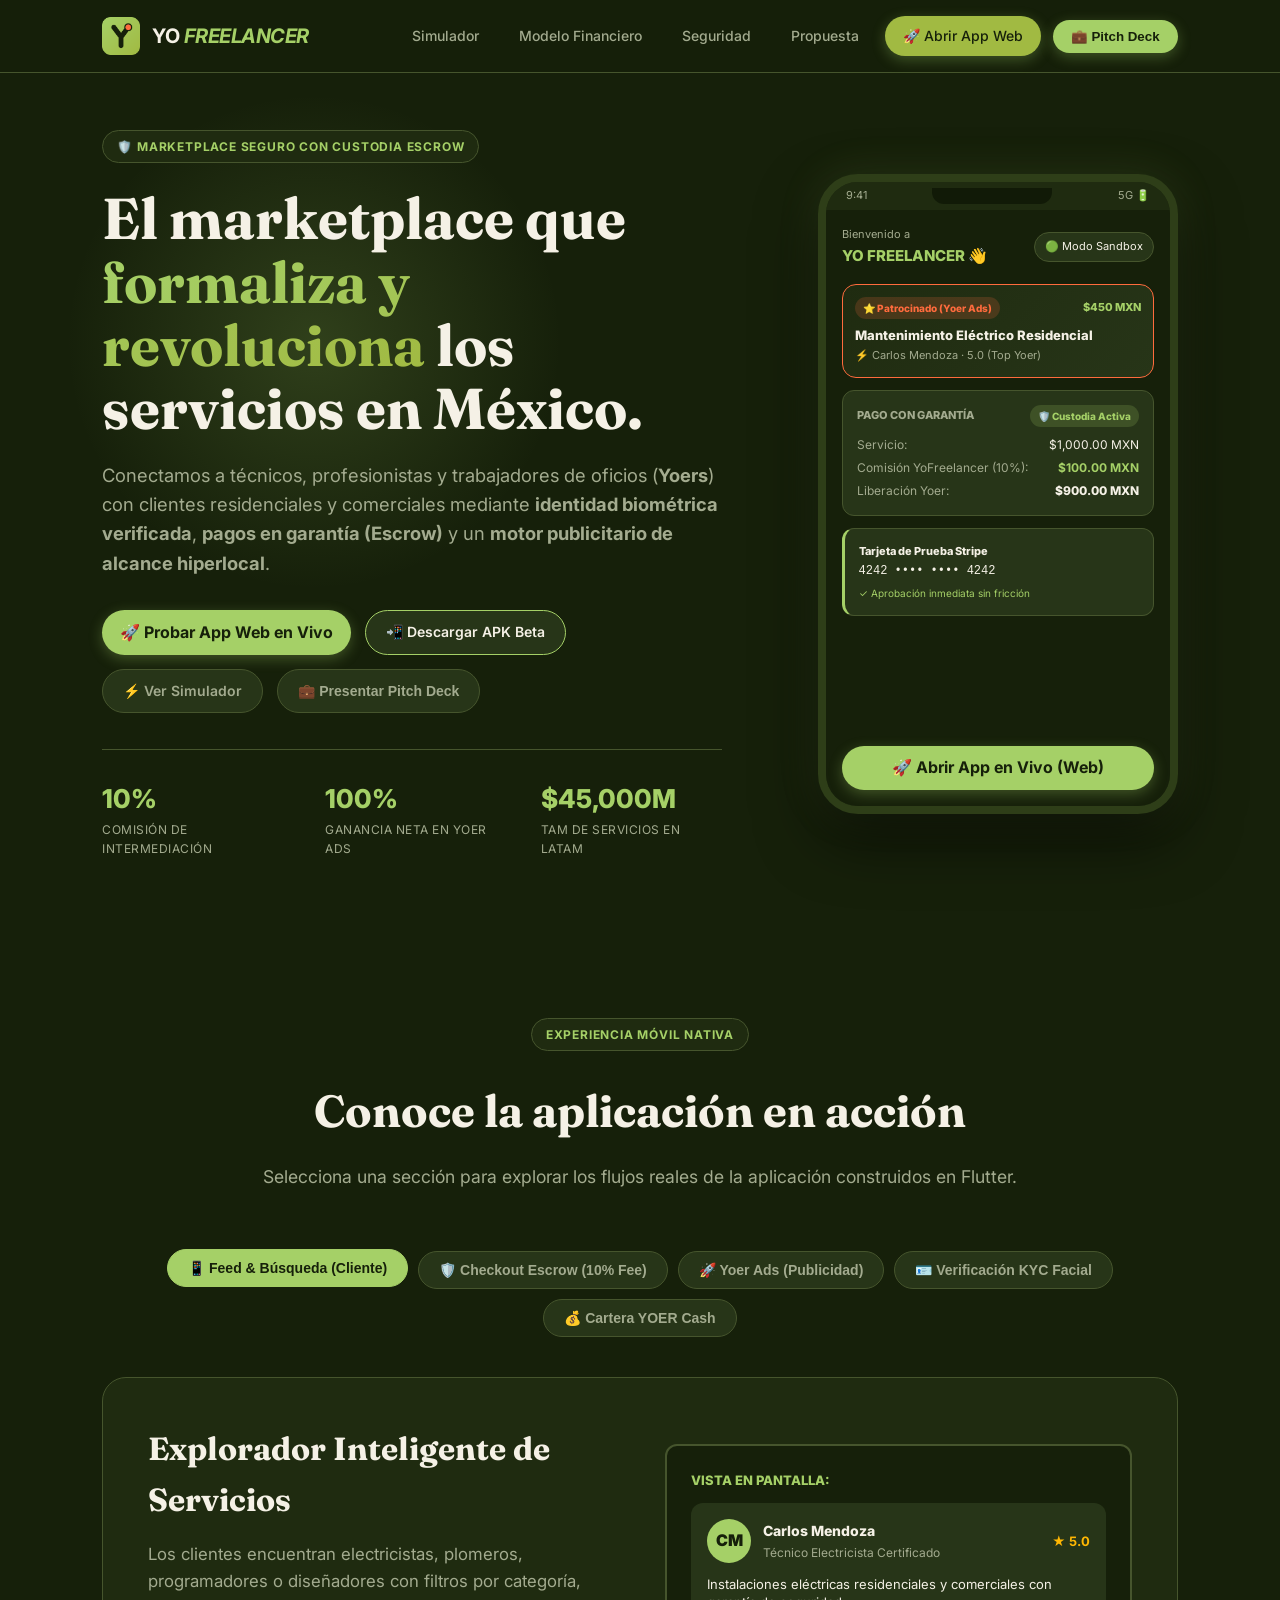
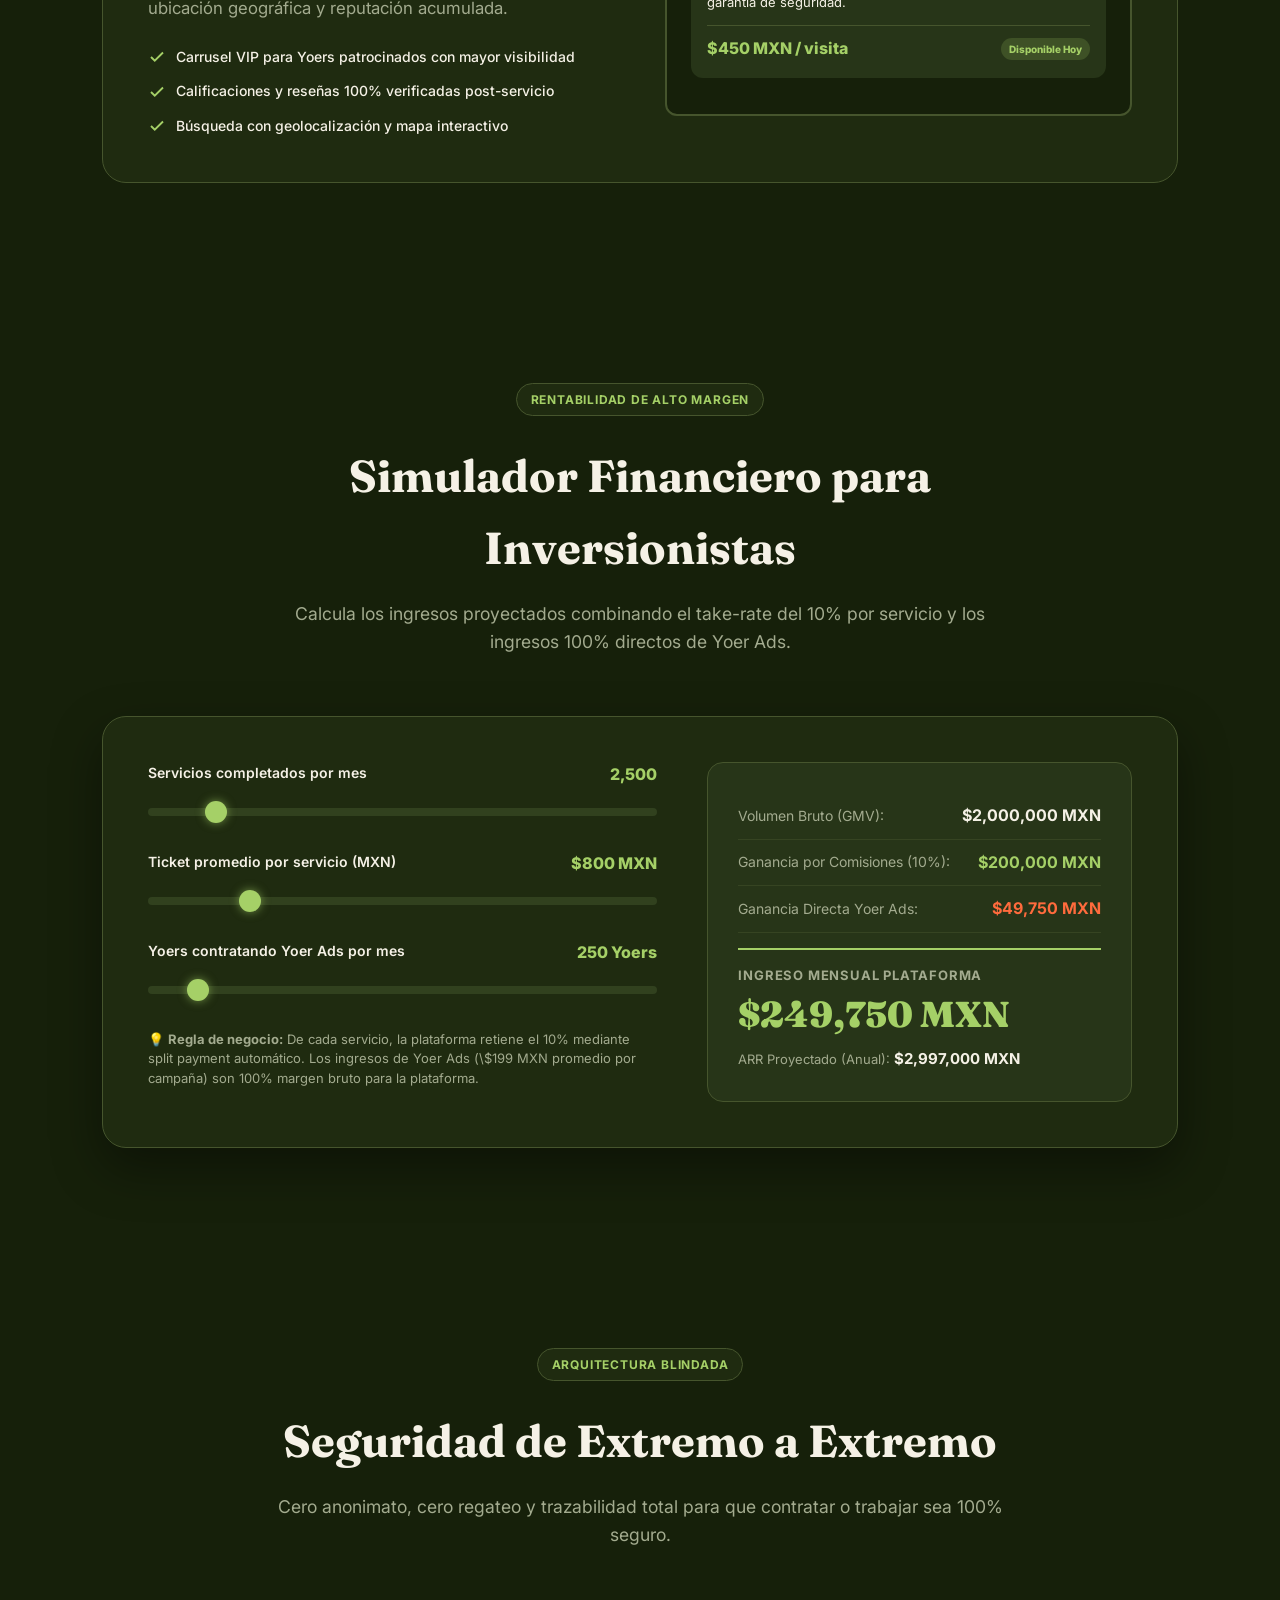
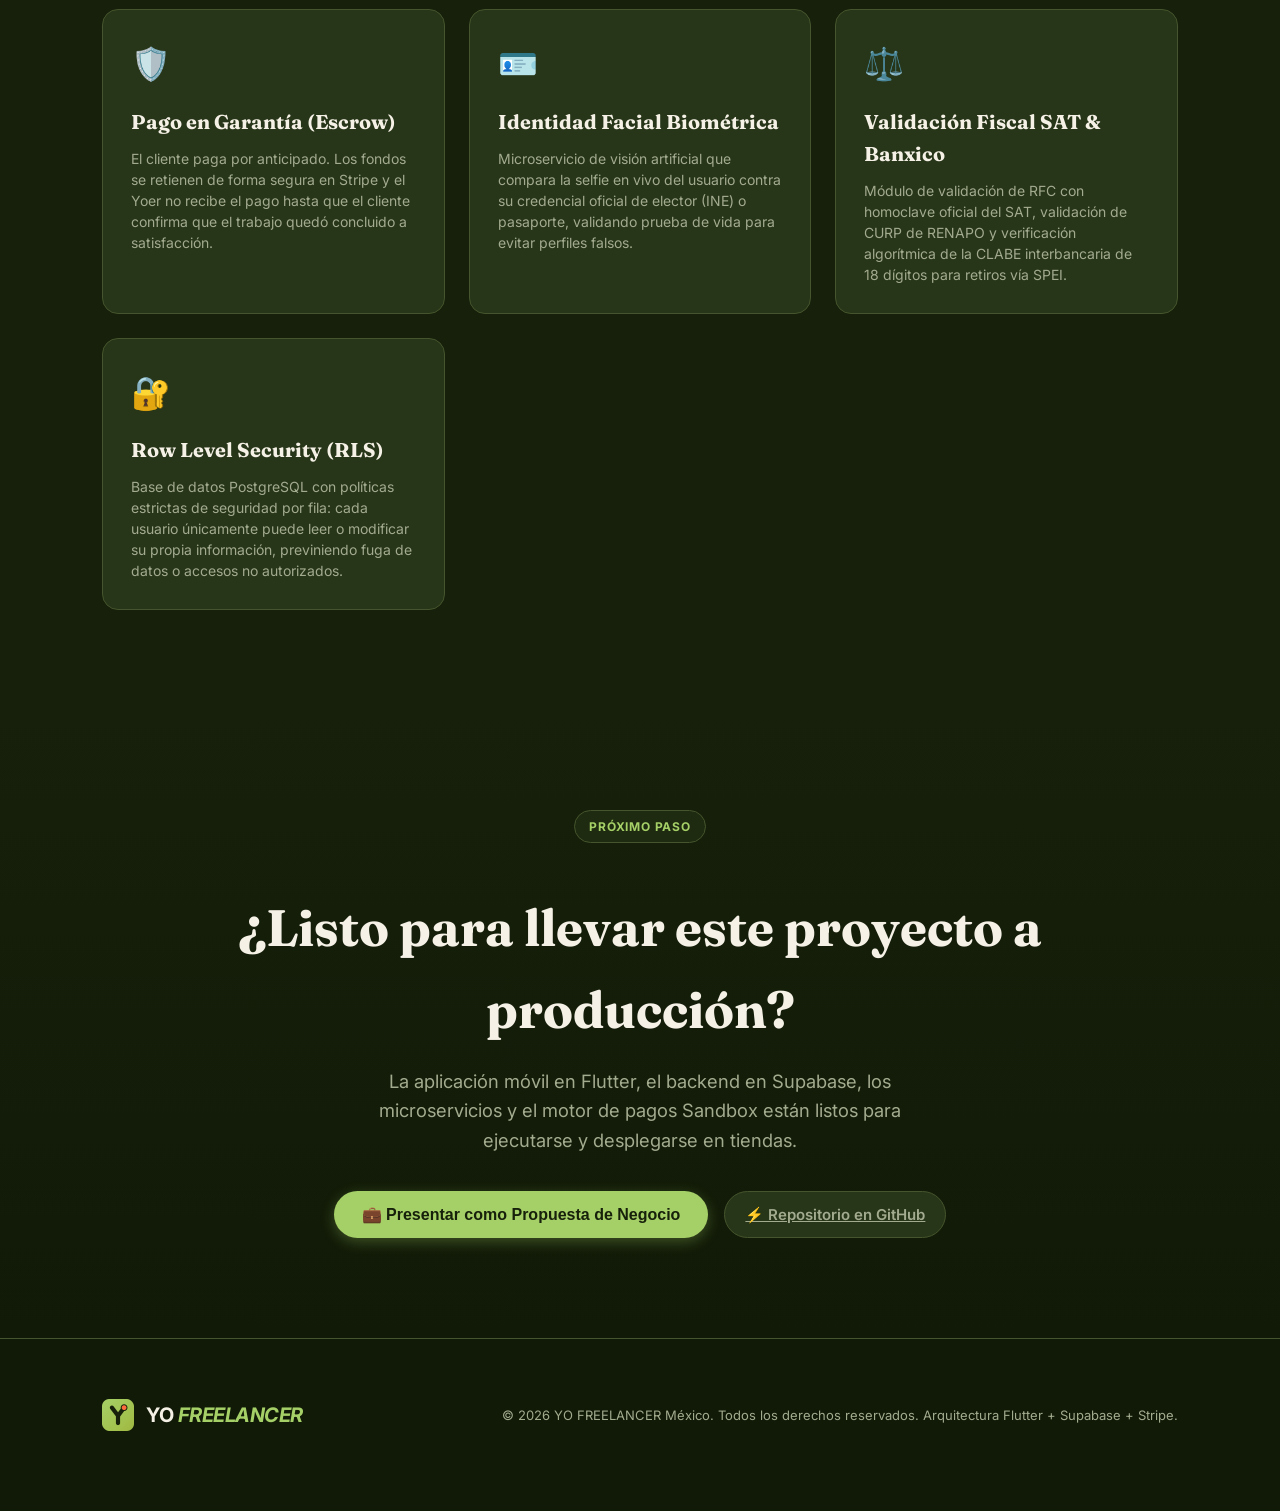
==== index.html @ 8b0d98b2 "Subida limpia inicial - Landing YoFreelancer" ====
<!DOCTYPE html>
<html lang="es">
<head>
  <meta charset="UTF-8">
  <meta name="viewport" content="width=device-width, initial-scale=1.0">
  <title>YO FREELANCER | El Marketplace de Servicios & Oficios de Próxima Generación</title>
  <link rel="icon" type="image/png" href="assets/icon-verde-180.png">
  <link rel="preconnect" href="https://fonts.googleapis.com">
  <link rel="preconnect" href="https://fonts.gstatic.com" crossorigin>
  <link href="https://fonts.googleapis.com/css2?family=Fraunces:ital,opsz,wght@0,9..144,500;0,9..144,700;1,9..144,500&family=Inter:wght@300;400;500;600;700;800;900&display=swap" rel="stylesheet">
  <style>
    :root {
      --guisante: #A5D067;
      --oliva: #A1BA42;
      --oliva-hover: #8BA531;
      --noche: #16200A;
      --mandarina: #FF6B3D;
      --papel: #F5F1E6;
      --superficie: #1F2B10;
      --card: #273518;
      --card-inner: #31411E;
      --border: #46552D;
      --text-muted: #A3AB8F;
      --radius-xl: 24px;
      --radius-lg: 16px;
      --radius-md: 12px;
      --radius-sm: 8px;
    }

    * { margin: 0; padding: 0; box-sizing: border-box; }
    html { scroll-behavior: smooth; }

    body {
      background: var(--noche);
      color: var(--papel);
      font-family: 'Inter', sans-serif;
      font-size: 16px;
      line-height: 1.6;
      overflow-x: hidden;
    }

    h1, h2, h3, .brand-font {
      font-family: 'Fraunces', serif;
    }

    /* ── NAVEGACIÓN ── */
    nav {
      position: fixed;
      top: 0;
      width: 100%;
      display: flex;
      justify-content: space-between;
      align-items: center;
      padding: 16px 8%;
      background: rgba(22, 32, 10, 0.85);
      backdrop-filter: blur(16px);
      -webkit-backdrop-filter: blur(16px);
      border-bottom: 1px solid var(--border);
      z-index: 1000;
      transition: all 0.3s ease;
    }

    .nav-brand {
      display: flex;
      align-items: center;
      gap: 12px;
      text-decoration: none;
    }

    .nav-brand img {
      height: 38px;
      object-fit: contain;
    }

    .nav-brand-text {
      font-size: 20px;
      font-weight: 700;
      color: var(--papel);
      letter-spacing: -0.5px;
    }

    .nav-brand-text span {
      color: var(--guisante);
      font-style: italic;
    }

    .nav-links {
      display: flex;
      gap: 12px;
      align-items: center;
    }

    .nav-links a {
      color: var(--text-muted);
      text-decoration: none;
      font-size: 14px;
      font-weight: 500;
      padding: 8px 14px;
      border-radius: var(--radius-sm);
      transition: all 0.2s ease;
    }

    .nav-links a:hover {
      color: var(--papel);
      background: var(--card);
    }

    .btn-cta {
      background: var(--guisante);
      color: var(--noche) !important;
      font-weight: 700;
      padding: 9px 18px !important;
      border-radius: 999px !important;
      display: inline-flex;
      align-items: center;
      gap: 6px;
      box-shadow: 0 4px 14px rgba(165, 208, 103, 0.3);
      cursor: pointer;
      border: none;
      transition: all 0.2s ease;
    }

    .btn-cta:hover {
      background: var(--oliva-hover);
      transform: translateY(-2px);
      box-shadow: 0 6px 20px rgba(165, 208, 103, 0.4);
    }

    /* ── HERO SECTION ── */
    header.hero {
      min-height: 92vh;
      display: flex;
      align-items: center;
      justify-content: space-between;
      padding: 130px 8% 60px;
      position: relative;
      gap: 40px;
    }

    .hero-glow {
      position: absolute;
      width: 500px;
      height: 500px;
      background: radial-gradient(circle, rgba(165, 208, 103, 0.18) 0%, rgba(22, 32, 10, 0) 70%);
      top: 10%;
      left: 5%;
      pointer-events: none;
      z-index: 1;
    }

    .hero-content {
      max-width: 620px;
      z-index: 2;
    }

    .badge-pill {
      display: inline-flex;
      align-items: center;
      gap: 8px;
      padding: 6px 14px;
      background: var(--superficie);
      border: 1px solid var(--border);
      border-radius: 999px;
      font-size: 12px;
      font-weight: 700;
      color: var(--guisante);
      margin-bottom: 24px;
      text-transform: uppercase;
      letter-spacing: 0.8px;
    }

    .hero-title {
      font-size: clamp(2.4rem, 4.5vw, 4rem);
      line-height: 1.1;
      font-weight: 700;
      margin-bottom: 20px;
      color: var(--papel);
    }

    .hero-title span {
      background: linear-gradient(135deg, var(--guisante), var(--oliva));
      -webkit-background-clip: text;
      -webkit-text-fill-color: transparent;
    }

    .hero-subtitle {
      font-size: 1.15rem;
      color: var(--text-muted);
      line-height: 1.6;
      margin-bottom: 32px;
    }

    .hero-metrics {
      display: flex;
      gap: 28px;
      margin-top: 36px;
      padding-top: 28px;
      border-top: 1px solid var(--border);
    }

    .metric-item h4 {
      font-size: 26px;
      font-weight: 800;
      color: var(--guisante);
      font-family: 'Inter', sans-serif;
    }

    .metric-item p {
      font-size: 12px;
      color: var(--text-muted);
      text-transform: uppercase;
      letter-spacing: 0.5px;
    }

    /* ── PHONE SIMULATOR ── */
    .simulator-container {
      position: relative;
      z-index: 2;
      width: 360px;
      flex-shrink: 0;
    }

    .smartphone {
      width: 100%;
      background: var(--superficie);
      border-radius: 40px;
      border: 8px solid #2e3e18;
      box-shadow: 0 25px 60px rgba(0, 0, 0, 0.6), 0 0 40px rgba(165, 208, 103, 0.15);
      overflow: hidden;
      display: flex;
      flex-direction: column;
      height: 640px;
    }

    .phone-top-bar {
      height: 28px;
      background: var(--superficie);
      display: flex;
      justify-content: space-between;
      align-items: center;
      padding: 0 20px;
      font-size: 11px;
      color: var(--text-muted);
    }

    .phone-notch {
      width: 120px;
      height: 16px;
      background: #111a07;
      border-radius: 0 0 12px 12px;
      margin: 0 auto;
    }

    .phone-screen {
      flex: 1;
      padding: 16px;
      overflow-y: auto;
      background: var(--noche);
      display: flex;
      flex-direction: column;
      gap: 12px;
    }

    .sim-card {
      background: var(--card);
      border: 1px solid var(--border);
      border-radius: var(--radius-md);
      padding: 14px;
      transition: all 0.2s ease;
    }

    .sim-badge {
      display: inline-block;
      padding: 3px 8px;
      border-radius: 999px;
      font-size: 10px;
      font-weight: 800;
    }

    .sim-badge-green { background: rgba(165, 208, 103, 0.18); color: var(--guisante); }
    .sim-badge-orange { background: rgba(255, 107, 61, 0.18); color: var(--mandarina); }

    /* ── SECCIONES ── */
    section {
      padding: 100px 8%;
      position: relative;
    }

    .section-head {
      text-align: center;
      max-width: 760px;
      margin: 0 auto 60px;
    }

    .section-head h2 {
      font-size: clamp(2rem, 3.5vw, 3rem);
      margin-bottom: 16px;
      color: var(--papel);
    }

    .section-head p {
      color: var(--text-muted);
      font-size: 1.1rem;
    }

    /* ── INTERACTIVE APP TABS ── */
    .app-tabs-nav {
      display: flex;
      justify-content: center;
      gap: 10px;
      flex-wrap: wrap;
      margin-bottom: 40px;
    }

    .app-tab-btn {
      background: var(--card);
      border: 1px solid var(--border);
      color: var(--text-muted);
      padding: 10px 20px;
      border-radius: 999px;
      font-size: 14px;
      font-weight: 600;
      cursor: pointer;
      display: flex;
      align-items: center;
      gap: 8px;
      transition: all 0.2s ease;
    }

    .app-tab-btn:hover, .app-tab-btn.active {
      background: var(--guisante);
      color: var(--noche);
      border-color: var(--guisante);
      transform: translateY(-2px);
    }

    .tab-content-box {
      display: grid;
      grid-template-columns: 1fr 1fr;
      gap: 50px;
      align-items: center;
      background: var(--superficie);
      border: 1px solid var(--border);
      border-radius: var(--radius-xl);
      padding: 45px;
    }

    .tab-desc h3 {
      font-size: 2rem;
      margin-bottom: 16px;
      color: var(--papel);
    }

    .tab-desc p {
      color: var(--text-muted);
      margin-bottom: 24px;
      font-size: 1.05rem;
    }

    .tab-checklist {
      list-style: none;
      display: flex;
      flex-direction: column;
      gap: 12px;
    }

    .tab-checklist li {
      display: flex;
      align-items: center;
      gap: 10px;
      font-size: 14px;
      font-weight: 500;
    }

    .tab-checklist li svg {
      color: var(--guisante);
      flex-shrink: 0;
    }

    /* ── CALCULADORA DE MODELO DE NEGOCIO ── */
    .calculator-card {
      background: var(--superficie);
      border: 1px solid var(--border);
      border-radius: var(--radius-xl);
      padding: 45px;
      display: grid;
      grid-template-columns: 1.2fr 1fr;
      gap: 50px;
      box-shadow: 0 20px 50px rgba(0, 0, 0, 0.4);
    }

    .slider-group {
      margin-bottom: 28px;
    }

    .slider-header {
      display: flex;
      justify-content: space-between;
      margin-bottom: 10px;
      font-size: 14px;
      font-weight: 600;
    }

    .slider-header span:last-child {
      color: var(--guisante);
      font-size: 16px;
      font-weight: 800;
    }

    input[type=range] {
      width: 100%;
      height: 8px;
      border-radius: 4px;
      background: var(--card-inner);
      outline: none;
      -webkit-appearance: none;
    }

    input[type=range]::-webkit-slider-thumb {
      -webkit-appearance: none;
      width: 22px;
      height: 22px;
      border-radius: 50%;
      background: var(--guisante);
      cursor: pointer;
      box-shadow: 0 0 10px rgba(165, 208, 103, 0.6);
    }

    .calc-results {
      background: var(--card);
      border: 1px solid var(--border);
      border-radius: var(--radius-lg);
      padding: 30px;
      display: flex;
      flex-direction: column;
      justify-content: space-between;
    }

    .result-row {
      display: flex;
      justify-content: space-between;
      align-items: center;
      padding: 10px 0;
      border-bottom: 1px solid rgba(70, 85, 45, 0.5);
    }

    .result-total {
      margin-top: 15px;
      padding-top: 15px;
      border-top: 2px solid var(--guisante);
    }

    .result-total h4 {
      font-size: 13px;
      text-transform: uppercase;
      letter-spacing: 0.8px;
      color: var(--text-muted);
    }

    .result-total .total-amount {
      font-size: 36px;
      font-weight: 900;
      color: var(--guisante);
      font-family: 'Fraunces', serif;
    }

    /* ── PILARES DE SEGURIDAD EXTREMA ── */
    .security-grid {
      display: grid;
      grid-template-columns: repeat(auto-fit, minmax(260px, 1fr));
      gap: 24px;
    }

    .sec-card {
      background: var(--card);
      border: 1px solid var(--border);
      border-radius: var(--radius-lg);
      padding: 28px;
      transition: all 0.3s ease;
    }

    .sec-card:hover {
      transform: translateY(-6px);
      border-color: var(--guisante);
      box-shadow: 0 15px 35px rgba(0, 0, 0, 0.4);
    }

    .sec-icon {
      font-size: 32px;
      margin-bottom: 16px;
      display: inline-block;
    }

    .sec-card h3 {
      font-size: 1.25rem;
      margin-bottom: 10px;
      color: var(--papel);
    }

    .sec-card p {
      font-size: 14px;
      color: var(--text-muted);
      line-height: 1.5;
    }

    /* ── FOOTER ── */
    footer {
      border-top: 1px solid var(--border);
      padding: 60px 8% 40px;
      background: #111a07;
      text-align: center;
    }

    .footer-content {
      display: flex;
      justify-content: space-between;
      align-items: center;
      flex-wrap: wrap;
      gap: 20px;
      margin-bottom: 40px;
    }

    .footer-rights {
      color: var(--text-muted);
      font-size: 13px;
    }

    /* Responsive */
    @media (max-width: 960px) {
      header.hero {
        flex-direction: column;
        text-align: center;
        padding-top: 110px;
      }
      .hero-content { max-width: 100%; }
      .hero-metrics { justify-content: center; }
      .tab-content-box { grid-template-columns: 1fr; }
      .calculator-card { grid-template-columns: 1fr; }
      .simulator-container { width: 100%; max-width: 360px; margin: 0 auto; }
    }
  </style>
</head>
<body>

  <!-- NAVEGACIÓN -->
  <nav id="navbar">
    <a href="#" class="nav-brand">
      <img src="assets/icon-verde-512.png" alt="YO FREELANCER Logo">
      <div class="nav-brand-text">YO <span>FREELANCER</span></div>
    </a>
    <div class="nav-links">
      <a href="#demostracion">Simulador</a>
      <a href="#modelo-negocio">Modelo Financiero</a>
      <a href="#seguridad">Seguridad</a>
      <a href="#propuesta">Propuesta</a>
      <a href="app/" target="_blank" class="btn-cta" style="background: var(--oliva); text-decoration: none;">🚀 Abrir App Web</a>
      <button class="btn-cta" onclick="openPitchModal()">💼 Pitch Deck</button>
    </div>
  </nav>

  <!-- HERO -->
  <header class="hero">
    <div class="hero-glow"></div>
    <div class="hero-content">
      <div class="badge-pill">🛡️ Marketplace Seguro con Custodia Escrow</div>
      <h1 class="hero-title">El marketplace que <span>formaliza y revoluciona</span> los servicios en México.</h1>
      <p class="hero-subtitle">
        Conectamos a técnicos, profesionistas y trabajadores de oficios (<strong>Yoers</strong>) con clientes residenciales y comerciales mediante <strong>identidad biométrica verificada</strong>, <strong>pagos en garantía (Escrow)</strong> y un <strong>motor publicitario de alcance hiperlocal</strong>.
      </p>
      <div style="display: flex; gap: 14px; flex-wrap: wrap;">
        <a href="app/" target="_blank" class="btn-cta" style="text-decoration: none;">🚀 Probar App Web en Vivo</a>
        <a href="app-release.apk" download class="app-tab-btn" style="text-decoration: none; border-color: var(--guisante); color: var(--papel);">📲 Descargar APK Beta</a>
        <a href="#demostracion" class="app-tab-btn" style="text-decoration: none;">⚡ Ver Simulador</a>
        <button class="app-tab-btn" onclick="openPitchModal()">💼 Presentar Pitch Deck</button>
      </div>
      <div class="hero-metrics">
        <div class="metric-item">
          <h4>10%</h4>
          <p>Comisión de Intermediación</p>
        </div>
        <div class="metric-item">
          <h4>100%</h4>
          <p>Ganancia Neta en Yoer Ads</p>
        </div>
        <div class="metric-item">
          <h4>$45,000M</h4>
          <p>TAM de Servicios en LATAM</p>
        </div>
      </div>
    </div>

    <!-- SIMULADOR INTERACTIVO HERO -->
    <div class="simulator-container">
      <div class="smartphone">
        <div class="phone-top-bar">
          <span>9:41</span>
          <div class="phone-notch"></div>
          <span>5G 🔋</span>
        </div>
        <div class="phone-screen" id="simScreen">
          <!-- Vista interactiva precargada (Feed de Clientes) -->
          <div style="display: flex; justify-content: space-between; align-items: center; margin-bottom: 4px;">
            <div>
              <div style="font-size: 11px; color: var(--text-muted);">Bienvenido a</div>
              <div style="font-size: 15px; font-weight: 800; color: var(--guisante);">YO FREELANCER 👋</div>
            </div>
            <div style="background: var(--card); padding: 5px 10px; border-radius: 999px; font-size: 11px; border: 1px solid var(--border);">
              🟢 Modo Sandbox
            </div>
          </div>

          <!-- Carrusel Patrocinado -->
          <div style="background: linear-gradient(135deg, #1f2b10, #273518); border: 1.5px solid var(--mandarina); border-radius: 14px; padding: 12px; position: relative;">
            <div style="display: flex; justify-content: space-between; align-items: center; margin-bottom: 6px;">
              <span class="sim-badge sim-badge-orange">⭐ Patrocinado (Yoer Ads)</span>
              <span style="font-size: 11px; font-weight: 800; color: var(--guisante);">$450 MXN</span>
            </div>
            <div style="font-weight: 800; font-size: 13px; color: var(--papel);">Mantenimiento Eléctrico Residencial</div>
            <div style="font-size: 11px; color: var(--text-muted); margin-top: 2px;">⚡ Carlos Mendoza · 5.0 (Top Yoer)</div>
          </div>

          <!-- Checkout Escrow Preview -->
          <div class="sim-card">
            <div style="display: flex; justify-content: space-between; align-items: center; margin-bottom: 8px;">
              <span style="font-size: 11px; font-weight: 800; color: var(--text-muted);">PAGO CON GARANTÍA</span>
              <span class="sim-badge sim-badge-green">🛡️ Custodia Activa</span>
            </div>
            <div style="font-size: 12px; display: flex; justify-content: space-between; margin-bottom: 4px;">
              <span style="color: var(--text-muted);">Servicio:</span>
              <span>$1,000.00 MXN</span>
            </div>
            <div style="font-size: 12px; display: flex; justify-content: space-between; margin-bottom: 4px;">
              <span style="color: var(--text-muted);">Comisión YoFreelancer (10%):</span>
              <span style="color: var(--guisante); font-weight: 700;">$100.00 MXN</span>
            </div>
            <div style="font-size: 12px; display: flex; justify-content: space-between;">
              <span style="color: var(--text-muted);">Liberación Yoer:</span>
              <span style="font-weight: 800;">$900.00 MXN</span>
            </div>
          </div>

          <!-- Tarjetas Sandbox -->
          <div class="sim-card" style="border-left: 3px solid var(--guisante);">
            <div style="font-size: 11px; font-weight: 800; margin-bottom: 2px;">Tarjeta de Prueba Stripe</div>
            <div style="font-size: 12px; font-family: monospace;">4242 •••• •••• 4242</div>
            <div style="font-size: 10px; color: var(--guisante); margin-top: 4px;">✓ Aprobación inmediata sin fricción</div>
          </div>

          <a href="app/" target="_blank" class="btn-cta" style="width: 100%; justify-content: center; margin-top: auto; text-decoration: none;">
            🚀 Abrir App en Vivo (Web)
          </a>
        </div>
      </div>
    </div>
  </header>

  <!-- SECCIÓN DEMOSTRACIÓN INTERACTIVA -->
  <section id="demostracion">
    <div class="section-head">
      <div class="badge-pill">Experiencia Móvil Nativa</div>
      <h2>Conoce la aplicación en acción</h2>
      <p>Selecciona una sección para explorar los flujos reales de la aplicación construidos en Flutter.</p>
    </div>

    <div class="app-tabs-nav">
      <button class="app-tab-btn active" onclick="switchTab(0, this)">📱 Feed & Búsqueda (Cliente)</button>
      <button class="app-tab-btn" onclick="switchTab(1, this)">🛡️ Checkout Escrow (10% Fee)</button>
      <button class="app-tab-btn" onclick="switchTab(2, this)">🚀 Yoer Ads (Publicidad)</button>
      <button class="app-tab-btn" onclick="switchTab(3, this)">🪪 Verificación KYC Facial</button>
      <button class="app-tab-btn" onclick="switchTab(4, this)">💰 Cartera YOER Cash</button>
    </div>

    <div class="tab-content-box" id="tabContent">
      <div class="tab-desc">
        <h3 id="tabTitle">Explorador Inteligente de Servicios</h3>
        <p id="tabText">Los clientes encuentran electricistas, plomeros, programadores o diseñadores con filtros por categoría, ubicación geográfica y reputación acumulada.</p>
        <ul class="tab-checklist" id="tabPoints">
          <li><svg width="18" height="18" viewBox="0 0 24 24" fill="none" stroke="currentColor" stroke-width="2.5"><polyline points="20 6 9 17 4 12"/></svg> Carrusel VIP para Yoers patrocinados con mayor visibilidad</li>
          <li><svg width="18" height="18" viewBox="0 0 24 24" fill="none" stroke="currentColor" stroke-width="2.5"><polyline points="20 6 9 17 4 12"/></svg> Calificaciones y reseñas 100% verificadas post-servicio</li>
          <li><svg width="18" height="18" viewBox="0 0 24 24" fill="none" stroke="currentColor" stroke-width="2.5"><polyline points="20 6 9 17 4 12"/></svg> Búsqueda con geolocalización y mapa interactivo</li>
        </ul>
      </div>
      <div class="sim-card" style="background: var(--noche); border: 2px solid var(--border); padding: 24px;" id="tabPreview">
        <div style="font-size: 13px; font-weight: 800; color: var(--guisante); margin-bottom: 12px;">VISTA EN PANTALLA:</div>
        <div style="background: var(--card); border-radius: 12px; padding: 16px; margin-bottom: 12px;">
          <div style="display: flex; gap: 12px; align-items: center;">
            <div style="width: 44px; height: 44px; border-radius: 22px; background: var(--guisante); display: flex; align-items: center; justify-content: center; font-weight: 900; color: var(--noche);">CM</div>
            <div>
              <div style="font-weight: 800; font-size: 14px;">Carlos Mendoza</div>
              <div style="font-size: 12px; color: var(--text-muted);">Técnico Electricista Certificado</div>
            </div>
            <div style="margin-left: auto; color: #ffb703; font-size: 13px; font-weight: 700;">★ 5.0</div>
          </div>
          <div style="margin-top: 12px; font-size: 13px; line-height: 1.4;">Instalaciones eléctricas residenciales y comerciales con garantía de seguridad.</div>
          <div style="display: flex; justify-content: space-between; align-items: center; margin-top: 14px; border-top: 1px solid var(--border); padding-top: 10px;">
            <span style="font-weight: 800; font-size: 16px; color: var(--guisante);">$450 MXN / visita</span>
            <span class="sim-badge sim-badge-green">Disponible Hoy</span>
          </div>
        </div>
      </div>
    </div>
  </section>

  <!-- MODELO DE NEGOCIO & SIMULADOR FINANCIERO -->
  <section id="modelo-negocio">
    <div class="section-head">
      <div class="badge-pill">Rentabilidad de Alto Margen</div>
      <h2>Simulador Financiero para Inversionistas</h2>
      <p>Calcula los ingresos proyectados combinando el take-rate del 10% por servicio y los ingresos 100% directos de Yoer Ads.</p>
    </div>

    <div class="calculator-card">
      <div>
        <div class="slider-group">
          <div class="slider-header">
            <span>Servicios completados por mes</span>
            <span id="labelServicios">2,500</span>
          </div>
          <input type="range" id="rangeServicios" min="200" max="20000" step="100" value="2500" oninput="updateCalculator()">
        </div>

        <div class="slider-group">
          <div class="slider-header">
            <span>Ticket promedio por servicio (MXN)</span>
            <span id="labelTicket">$800 MXN</span>
          </div>
          <input type="range" id="rangeTicket" min="300" max="3000" step="50" value="800" oninput="updateCalculator()">
        </div>

        <div class="slider-group">
          <div class="slider-header">
            <span>Yoers contratando Yoer Ads por mes</span>
            <span id="labelAds">250 Yoers</span>
          </div>
          <input type="range" id="rangeAds" min="10" max="3000" step="10" value="250" oninput="updateCalculator()">
        </div>

        <div style="font-size: 13px; color: var(--text-muted); line-height: 1.5; margin-top: 20px;">
          💡 <strong>Regla de negocio:</strong> De cada servicio, la plataforma retiene el 10% mediante split payment automático. Los ingresos de Yoer Ads (\$199 MXN promedio por campaña) son 100% margen bruto para la plataforma.
        </div>
      </div>

      <div class="calc-results">
        <div>
          <div class="result-row">
            <span style="color: var(--text-muted); font-size: 14px;">Volumen Bruto (GMV):</span>
            <strong id="resGmv" style="font-size: 16px;">$2,000,000 MXN</strong>
          </div>
          <div class="result-row">
            <span style="color: var(--text-muted); font-size: 14px;">Ganancia por Comisiones (10%):</span>
            <strong id="resComisiones" style="font-size: 16px; color: var(--guisante);">$200,000 MXN</strong>
          </div>
          <div class="result-row">
            <span style="color: var(--text-muted); font-size: 14px;">Ganancia Directa Yoer Ads:</span>
            <strong id="resAds" style="font-size: 16px; color: var(--mandarina);">$49,750 MXN</strong>
          </div>
        </div>

        <div class="result-total">
          <h4>Ingreso Mensual Plataforma</h4>
          <div class="total-amount" id="resTotalMensual">$249,750 MXN</div>
          <div style="font-size: 13px; color: var(--text-muted); margin-top: 4px;">
            ARR Proyectado (Anual): <strong id="resTotalAnual" style="color: var(--papel); font-size: 15px;">$2,997,000 MXN</strong>
          </div>
        </div>
      </div>
    </div>
  </section>

  <!-- SEGURIDAD EXTREMA -->
  <section id="seguridad">
    <div class="section-head">
      <div class="badge-pill">Arquitectura Blindada</div>
      <h2>Seguridad de Extremo a Extremo</h2>
      <p>Cero anonimato, cero regateo y trazabilidad total para que contratar o trabajar sea 100% seguro.</p>
    </div>

    <div class="security-grid">
      <div class="sec-card">
        <span class="sec-icon">🛡️</span>
        <h3>Pago en Garantía (Escrow)</h3>
        <p>El cliente paga por anticipado. Los fondos se retienen de forma segura en Stripe y el Yoer no recibe el pago hasta que el cliente confirma que el trabajo quedó concluido a satisfacción.</p>
      </div>

      <div class="sec-card">
        <span class="sec-icon">🪪</span>
        <h3>Identidad Facial Biométrica</h3>
        <p>Microservicio de visión artificial que compara la selfie en vivo del usuario contra su credencial oficial de elector (INE) o pasaporte, validando prueba de vida para evitar perfiles falsos.</p>
      </div>

      <div class="sec-card">
        <span class="sec-icon">⚖️</span>
        <h3>Validación Fiscal SAT & Banxico</h3>
        <p>Módulo de validación de RFC con homoclave oficial del SAT, validación de CURP de RENAPO y verificación algorítmica de la CLABE interbancaria de 18 dígitos para retiros vía SPEI.</p>
      </div>

      <div class="sec-card">
        <span class="sec-icon">🔐</span>
        <h3>Row Level Security (RLS)</h3>
        <p>Base de datos PostgreSQL con políticas estrictas de seguridad por fila: cada usuario únicamente puede leer o modificar su propia información, previniendo fuga de datos o accesos no autorizados.</p>
      </div>
    </div>
  </section>

  <!-- CTA Y PROPUESTA -->
  <section id="propuesta" style="text-align: center; background: linear-gradient(180deg, var(--noche) 0%, #111a07 100%);">
    <div class="badge-pill">Próximo Paso</div>
    <h2 style="font-size: clamp(2.2rem, 4vw, 3.5rem); margin: 20px 0 16px;">¿Listo para llevar este proyecto a producción?</h2>
    <p style="max-width: 600px; margin: 0 auto 36px; color: var(--text-muted); font-size: 1.15rem;">
      La aplicación móvil en Flutter, el backend en Supabase, los microservicios y el motor de pagos Sandbox están listos para ejecutarse y desplegarse en tiendas.
    </p>
    <div style="display: flex; justify-content: center; gap: 16px; flex-wrap: wrap;">
      <button class="btn-cta" onclick="openPitchModal()" style="font-size: 16px; padding: 14px 28px !important;">
        💼 Presentar como Propuesta de Negocio
      </button>
      <a href="https://github.com/IDS-HUGO/YO-FREELANCER" target="_blank" class="app-tab-btn" style="font-size: 15px;">
        ⚡ Repositorio en GitHub
      </a>
    </div>
  </section>

  <!-- MODAL PITCH DECK -->
  <div id="pitchModal" style="display: none; position: fixed; inset: 0; background: rgba(0,0,0,0.85); backdrop-filter: blur(12px); z-index: 2000; align-items: center; justify-content: center; padding: 20px;">
    <div style="background: var(--superficie); border: 1.5px solid var(--border); border-radius: var(--radius-xl); max-width: 800px; width: 100%; max-height: 85vh; overflow-y: auto; padding: 40px; position: relative;">
      <button onclick="closePitchModal()" style="position: absolute; top: 20px; right: 20px; background: none; border: none; font-size: 24px; color: var(--text-muted); cursor: pointer;">✕</button>
      
      <div class="badge-pill">Dossier Ejecutivo</div>
      <h2 style="font-size: 2.2rem; margin: 10px 0 16px; color: var(--papel);">YO FREELANCER: Pitch Deck de Negocio</h2>
      
      <div style="font-size: 14px; line-height: 1.7; color: var(--papel);">
        <p><strong>1. El Problema:</strong> 78% de los usuarios desconfía de contratar servicios por falta de garantías, anticipos perdidos y trabajos mal hechos. Por otro lado, los trabajadores independientes sufren por falta de pago y regateo.</p>
        <hr style="border: 0; border-top: 1px solid var(--border); margin: 16px 0;">
        <p><strong>2. La Solución:</strong> Plataforma móvil que integra identidad biométrica (KYC), depósito en garantía (Escrow) y pagos por tarjeta/SPEI/OXXO.</p>
        <hr style="border: 0; border-top: 1px solid var(--border); margin: 16px 0;">
        <p><strong>3. Modelo de Negocio Dual:</strong>
          <br>• <strong>Take-rate de Transacciones:</strong> 10% retenido de cada servicio contratado.
          <br>• <strong>Yoer Ads:</strong> Paquetes de publicidad (\$99, \$199 y \$399 MXN) con 100% de margen bruto para la plataforma.
        </p>
        <hr style="border: 0; border-top: 1px solid var(--border); margin: 16px 0;">
        <p><strong>4. Proyecciones a 3 Años:</strong>
          <br>• <strong>Año 1:</strong> \$3.77M MXN de facturación | 36,000 servicios.
          <br>• <strong>Año 3:</strong> \$154.5M MXN de facturación | 1,250,000 servicios completados.
        </p>
      </div>

      <div style="margin-top: 24px; text-align: right;">
        <button class="btn-cta" onclick="closePitchModal()">Entendido</button>
      </div>
    </div>
  </div>

  <!-- FOOTER -->
  <footer>
    <div class="footer-content">
      <div class="nav-brand">
        <img src="assets/icon-verde-512.png" alt="YO FREELANCER Logo" style="height: 32px;">
        <div class="nav-brand-text">YO <span>FREELANCER</span></div>
      </div>
      <div class="footer-rights">
        © 2026 YO FREELANCER México. Todos los derechos reservados. Arquitectura Flutter + Supabase + Stripe.
      </div>
    </div>
  </footer>

  <!-- JAVASCRIPT INTERACTIVO -->
  <script>
    // 1. Datos interactivos para las pestañas de la App
    const tabsData = [
      {
        title: "Explorador Inteligente de Servicios",
        text: "Los clientes encuentran electricistas, plomeros, programadores o diseñadores con filtros por categoría, ubicación geográfica y reputación acumulada.",
        points: [
          "Carrusel de Servicios Recomendados con prioridad visual",
          "Calificaciones y reseñas 100% verificadas post-servicio",
          "Búsqueda con geolocalización y mapa interactivo en tiempo real"
        ],
        previewHtml: `
          <div style="font-size: 13px; font-weight: 800; color: var(--guisante); margin-bottom: 12px;">VISTA CLIENTE:</div>
          <div style="background: var(--card); border-radius: 12px; padding: 16px; margin-bottom: 12px;">
            <div style="display: flex; gap: 12px; align-items: center;">
              <div style="width: 44px; height: 44px; border-radius: 22px; background: var(--guisante); display: flex; align-items: center; justify-content: center; font-weight: 900; color: var(--noche);">CM</div>
              <div>
                <div style="font-weight: 800; font-size: 14px;">Carlos Mendoza</div>
                <div style="font-size: 12px; color: var(--text-muted);">Técnico Electricista Certificado</div>
              </div>
              <div style="margin-left: auto; color: #ffb703; font-size: 13px; font-weight: 700;">★ 5.0</div>
            </div>
            <div style="margin-top: 12px; font-size: 13px; line-height: 1.4;">Instalaciones eléctricas residenciales y comerciales con garantía de seguridad.</div>
            <div style="display: flex; justify-content: space-between; align-items: center; margin-top: 14px; border-top: 1px solid var(--border); padding-top: 10px;">
              <span style="font-weight: 800; font-size: 16px; color: var(--guisante);">$450 MXN / visita</span>
              <span class="sim-badge sim-badge-green">Disponible Hoy</span>
            </div>
          </div>
        `
      },
      {
        title: "Checkout Seguro & Custodia Escrow",
        text: "El cliente paga antes de iniciar la labor. El dinero se resguarda en garantía y se divide automáticamente: 10% para la plataforma y 90% para el Yoer al completar el trabajo.",
        points: [
          "Desglose financiero transparente con tarifa del 10% visible",
          "Soporte Sandbox precargado con tarjetas de prueba oficiales de Stripe",
          "El Yoer solo cobra cuando el cliente valida el trabajo terminado"
        ],
        previewHtml: `
          <div style="font-size: 13px; font-weight: 800; color: var(--guisante); margin-bottom: 12px;">DESGLOSE FINANCIERO:</div>
          <div style="background: var(--card); border-radius: 12px; padding: 16px;">
            <div style="display: flex; justify-content: space-between; margin-bottom: 6px; font-size: 13px;">
              <span style="color: var(--text-muted);">Monto acordado:</span>
              <span>$1,000.00 MXN</span>
            </div>
            <div style="display: flex; justify-content: space-between; margin-bottom: 6px; font-size: 13px;">
              <span style="color: var(--text-muted);">Comisión plataforma (10%):</span>
              <span style="color: var(--guisante); font-weight: 700;">$100.00 MXN</span>
            </div>
            <div style="display: flex; justify-content: space-between; margin-bottom: 12px; font-size: 13px;">
              <span style="color: var(--text-muted);">Neto garantizado al Yoer:</span>
              <span style="font-weight: 800;">$900.00 MXN</span>
            </div>
            <div style="background: var(--card-inner); padding: 10px; border-radius: 8px; font-size: 11px; color: var(--guisante); border: 1px solid var(--border);">
              🛡️ Fondos resguardados en custodia hasta aprobación del cliente.
            </div>
          </div>
        `
      },
      {
        title: "Yoer Ads: El Meta Ads de los Oficios",
        text: "Permite a cualquier trabajador independiente comprar paquetes de alcance (\$99, \$199 y \$399 MXN) para aparecer en el carrusel de recomendados y triplicar sus cotizaciones.",
        points: [
          "Micro-anuncios de 3, 7 y 15 días con estimador de alcance",
          "Activación instantánea pagando con tarjeta Sandbox o saldo de cartera",
          "Ingreso 100% de margen directo para la plataforma"
        ],
        previewHtml: `
          <div style="font-size: 13px; font-weight: 800; color: var(--mandarina); margin-bottom: 12px;">PAQUETE SELECCIONADO:</div>
          <div style="background: var(--card); border: 1.5px solid var(--mandarina); border-radius: 12px; padding: 16px;">
            <div style="display: flex; justify-content: space-between; align-items: center; margin-bottom: 8px;">
              <span class="sim-badge sim-badge-orange">⭐ Campaña 7 Días</span>
              <span style="font-size: 16px; font-weight: 900; color: var(--guisante);">$199 MXN</span>
            </div>
            <div style="font-size: 13px; font-weight: 700; margin-bottom: 4px;">Alcance Semanal Pro</div>
            <div style="font-size: 12px; color: var(--text-muted);">🎯 2,500 – 5,000 personas alcanzadas en tu ciudad</div>
            <div style="font-size: 11px; color: var(--papel); margin-top: 10px;">✓ Inclusión en carrusel de recomendados del feed principal</div>
          </div>
        `
      },
      {
        title: "Validación de Identidad Facial (KYC)",
        text: "Verificación biométrica automatizada con visión por computadora. Compara la selfie en vivo del usuario con su identificación oficial (INE o Pasaporte) para eliminar el fraude.",
        points: [
          "Algoritmo DeepFace con prueba de vida (anti-spoofing)",
          "Hash criptográfico de documentos para evitar cuentas duplicadas",
          "Trazabilidad de seguridad para clientes y proveedores"
        ],
        previewHtml: `
          <div style="font-size: 13px; font-weight: 800; color: var(--guisante); margin-bottom: 12px;">ESTADO BIOMÉTRICO:</div>
          <div style="background: var(--card); border-radius: 12px; padding: 16px; text-align: center;">
            <div style="font-size: 36px; margin-bottom: 8px;">👤 ➔ 🪪</div>
            <div style="font-weight: 800; font-size: 14px; color: var(--guisante);">Identidad Verificada ✓</div>
            <div style="font-size: 12px; color: var(--text-muted); margin-top: 4px;">Similitud facial biométrica: 98.4%</div>
            <div style="margin-top: 10px; font-size: 11px; background: var(--card-inner); padding: 6px; border-radius: 6px;">Credencial oficial: INE vigente validada</div>
          </div>
        `
      },
      {
        title: "Cartera Digital YOER Cash",
        text: "El panel financiero del Yoer. Administra saldo disponible, consulta saldos retenidos en garantía por tareas activas y permite retiros directos a cuenta bancaria (CLABE/SPEI).",
        points: [
          "Actualización en tiempo real vía Supabase Realtime",
          "Historial detallado con desglose de pagos y comisiones",
          "Retiros automáticos o programados vía transferencia bancaria"
        ],
        previewHtml: `
          <div style="font-size: 13px; font-weight: 800; color: var(--guisante); margin-bottom: 12px;">BALANCE YOER CASH:</div>
          <div style="background: linear-gradient(135deg, #273518, #31411E); border-radius: 12px; padding: 18px;">
            <div style="font-size: 12px; color: var(--text-muted);">Saldo disponible para retiro:</div>
            <div style="font-size: 28px; font-weight: 900; color: var(--guisante); margin: 4px 0;">$4,250.00 MXN</div>
            <div style="font-size: 12px; color: var(--mandarina); margin-bottom: 14px;">⏳ $1,800.00 MXN en garantía (2 tareas activas)</div>
            <button class="btn-cta" style="width: 100%; justify-content: center; font-size: 13px; padding: 8px !important;">
              🏦 Retirar vía SPEI (CLABE)
            </button>
          </div>
        `
      }
    ];

    function switchTab(index, btn) {
      document.querySelectorAll('.app-tab-btn').forEach(b => b.classList.remove('active'));
      btn.classList.add('active');

      const data = tabsData[index];
      document.getElementById('tabTitle').innerText = data.title;
      document.getElementById('tabText').innerText = data.text;
      
      let listHtml = '';
      data.points.forEach(p => {
        listHtml += `<li><svg width="18" height="18" viewBox="0 0 24 24" fill="none" stroke="currentColor" stroke-width="2.5"><polyline points="20 6 9 17 4 12"/></svg> ${p}</li>`;
      });
      document.getElementById('tabPoints').innerHTML = listHtml;
      document.getElementById('tabPreview').innerHTML = data.previewHtml;
    }

    // 2. Calculadora Financiera de Negocio
    function updateCalculator() {
      const servicios = parseInt(document.getElementById('rangeServicios').value);
      const ticket = parseInt(document.getElementById('rangeTicket').value);
      const ads = parseInt(document.getElementById('rangeAds').value);

      document.getElementById('labelServicios').innerText = servicios.toLocaleString('es-MX');
      document.getElementById('labelTicket').innerText = `$${ticket.toLocaleString('es-MX')} MXN`;
      document.getElementById('labelAds').innerText = `${ads.toLocaleString('es-MX')} Yoers`;

      // Cálculos
      const gmv = servicios * ticket;
      const comisiones = gmv * 0.10; // 10%
      const gananciaAds = ads * 199.0; // $199 promedio
      const totalMensual = comisiones + gananciaAds;
      const totalAnual = totalMensual * 12;

      document.getElementById('resGmv').innerText = `$${Math.round(gmv).toLocaleString('es-MX')} MXN`;
      document.getElementById('resComisiones').innerText = `$${Math.round(comisiones).toLocaleString('es-MX')} MXN`;
      document.getElementById('resAds').innerText = `$${Math.round(gananciaAds).toLocaleString('es-MX')} MXN`;
      document.getElementById('resTotalMensual').innerText = `$${Math.round(totalMensual).toLocaleString('es-MX')} MXN`;
      document.getElementById('resTotalAnual').innerText = `$${Math.round(totalAnual).toLocaleString('es-MX')} MXN`;
    }

    // 3. Modal de Pitch Deck
    function openPitchModal() {
      document.getElementById('pitchModal').style.display = 'flex';
    }

    function closePitchModal() {
      document.getElementById('pitchModal').style.display = 'none';
    }
  </script>
</body>
</html>
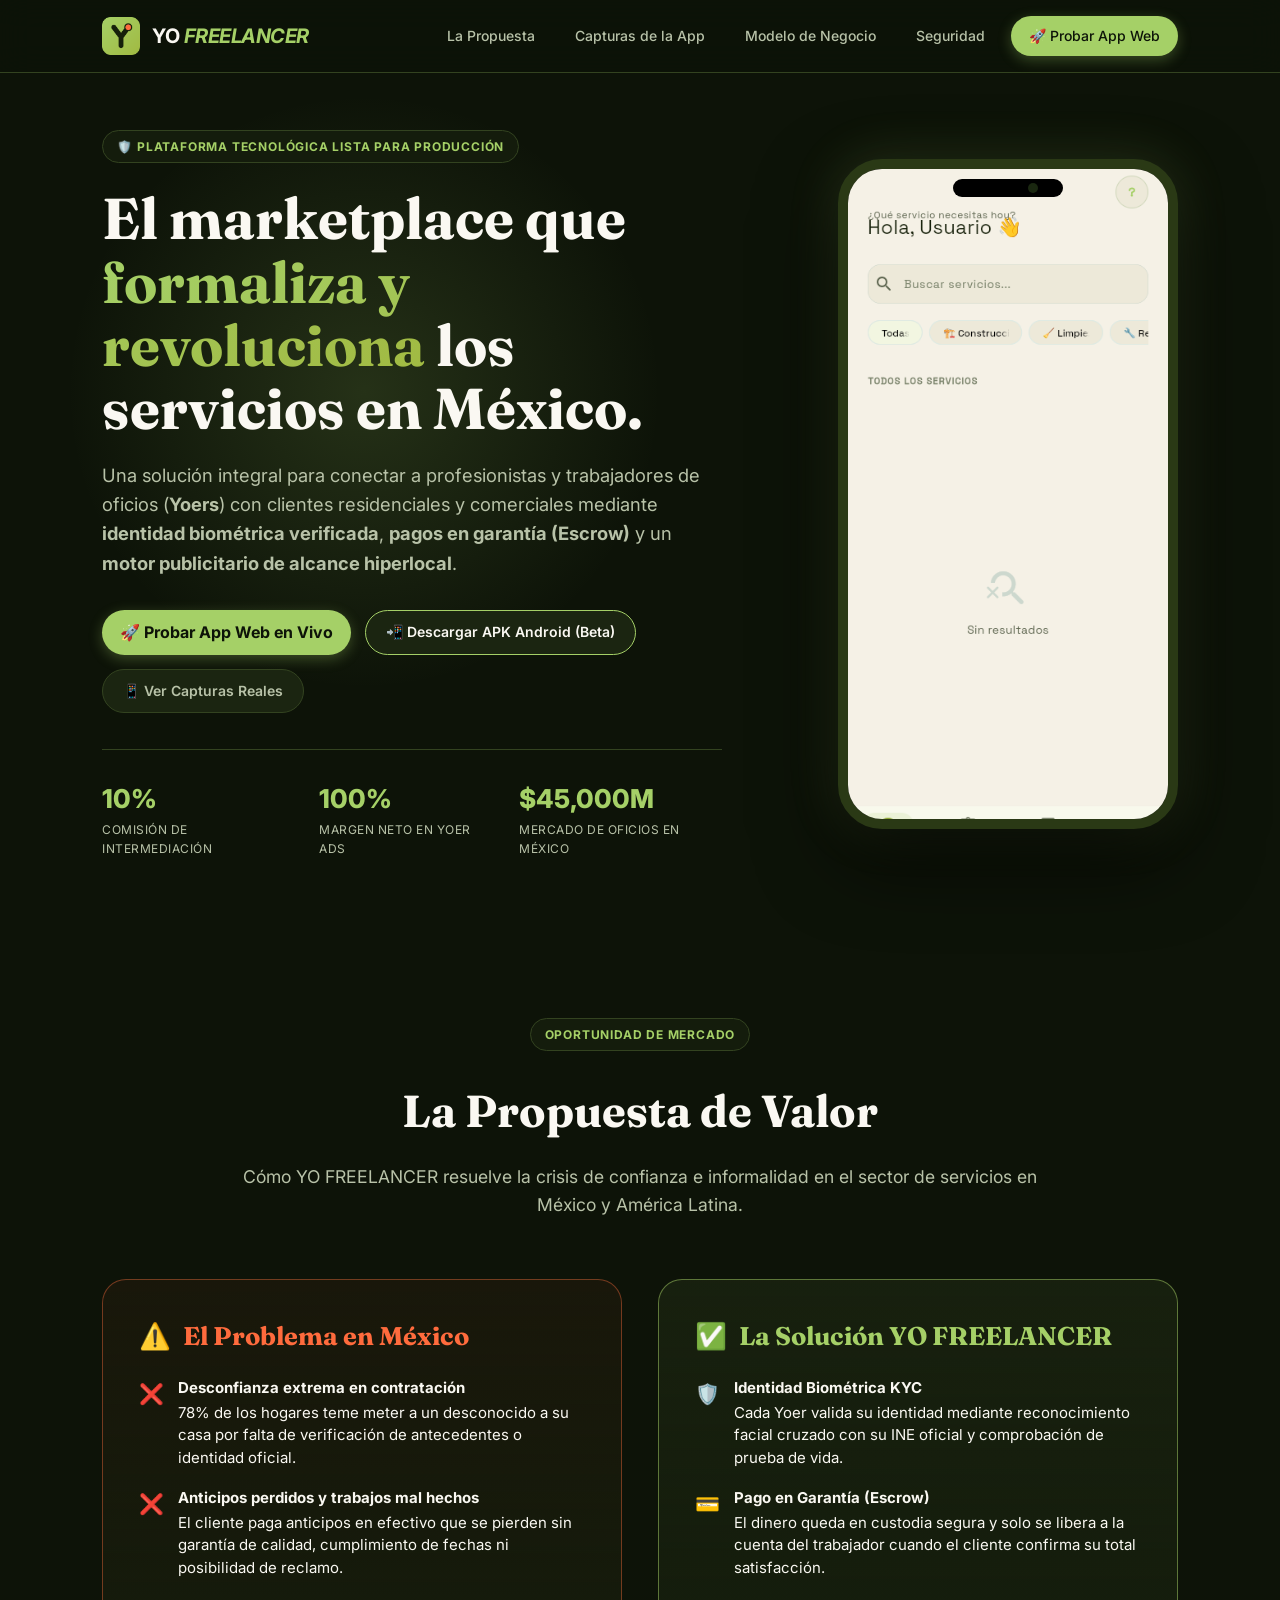
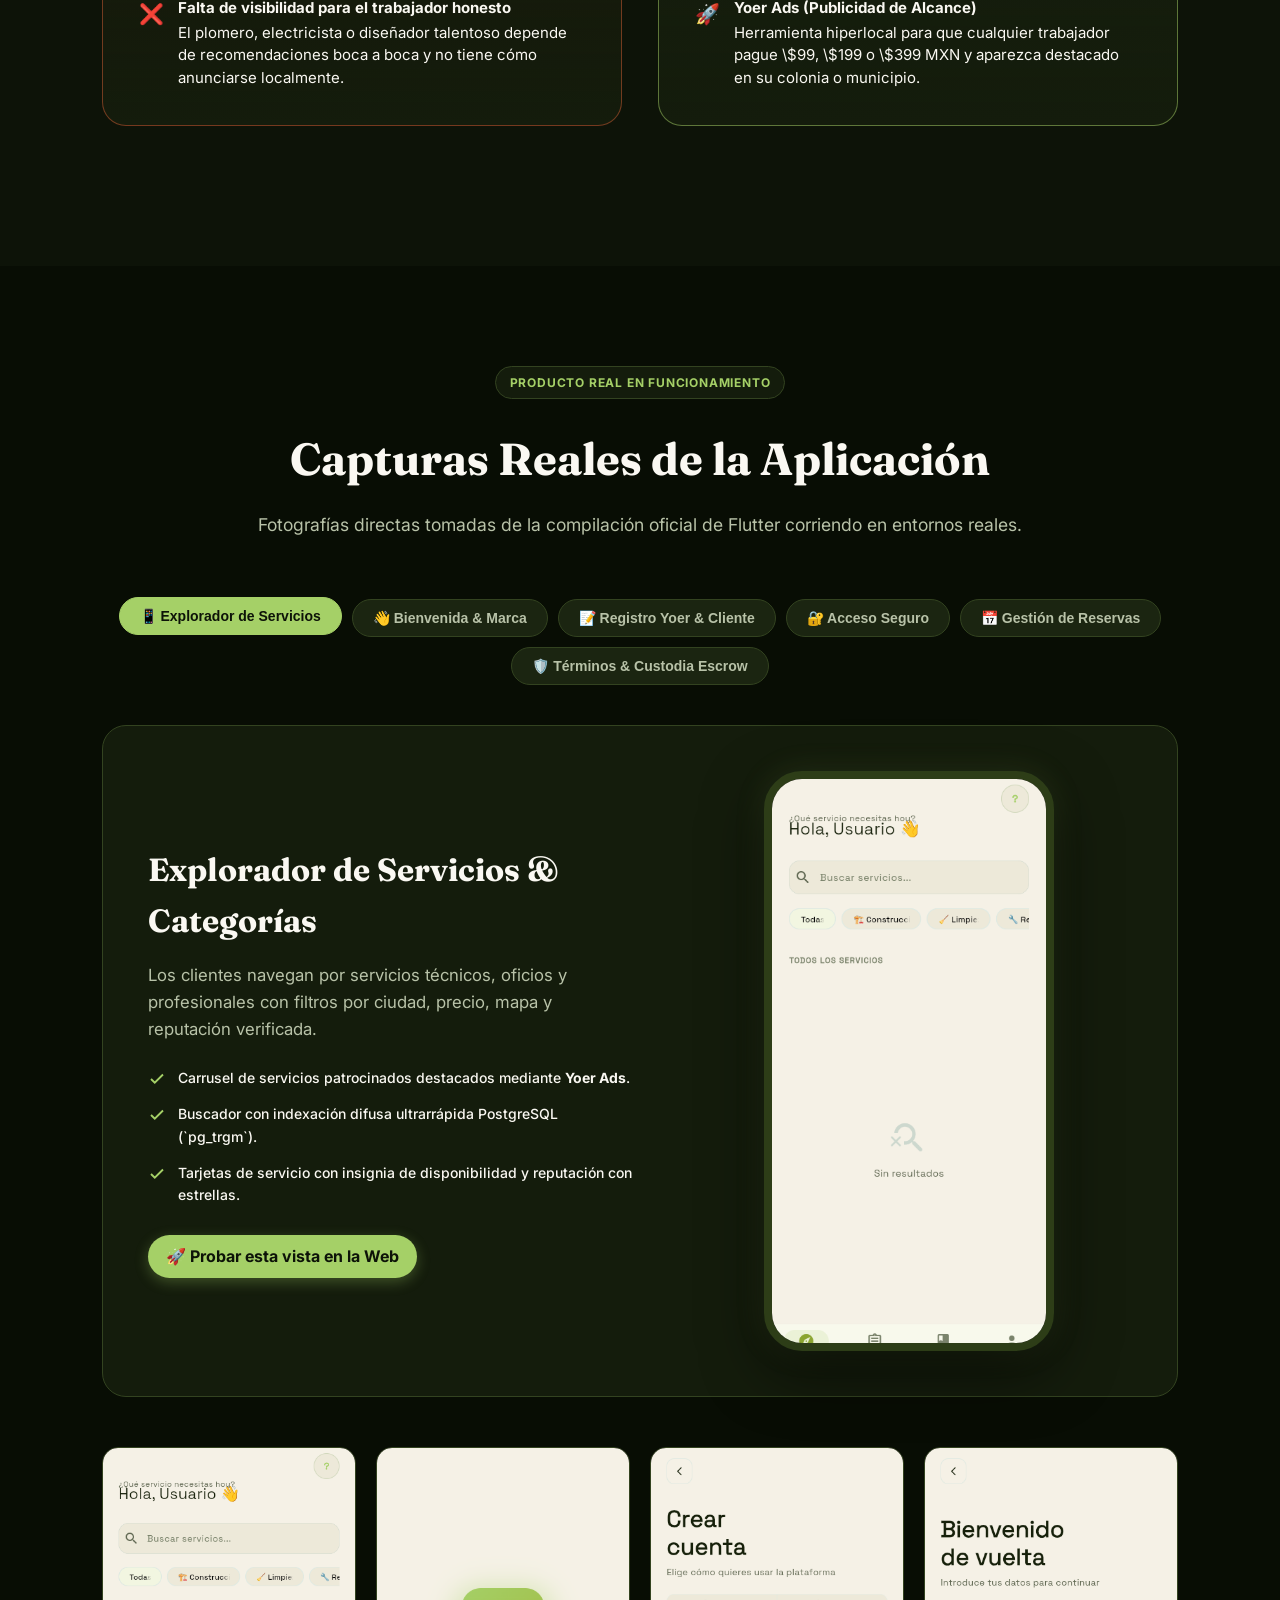
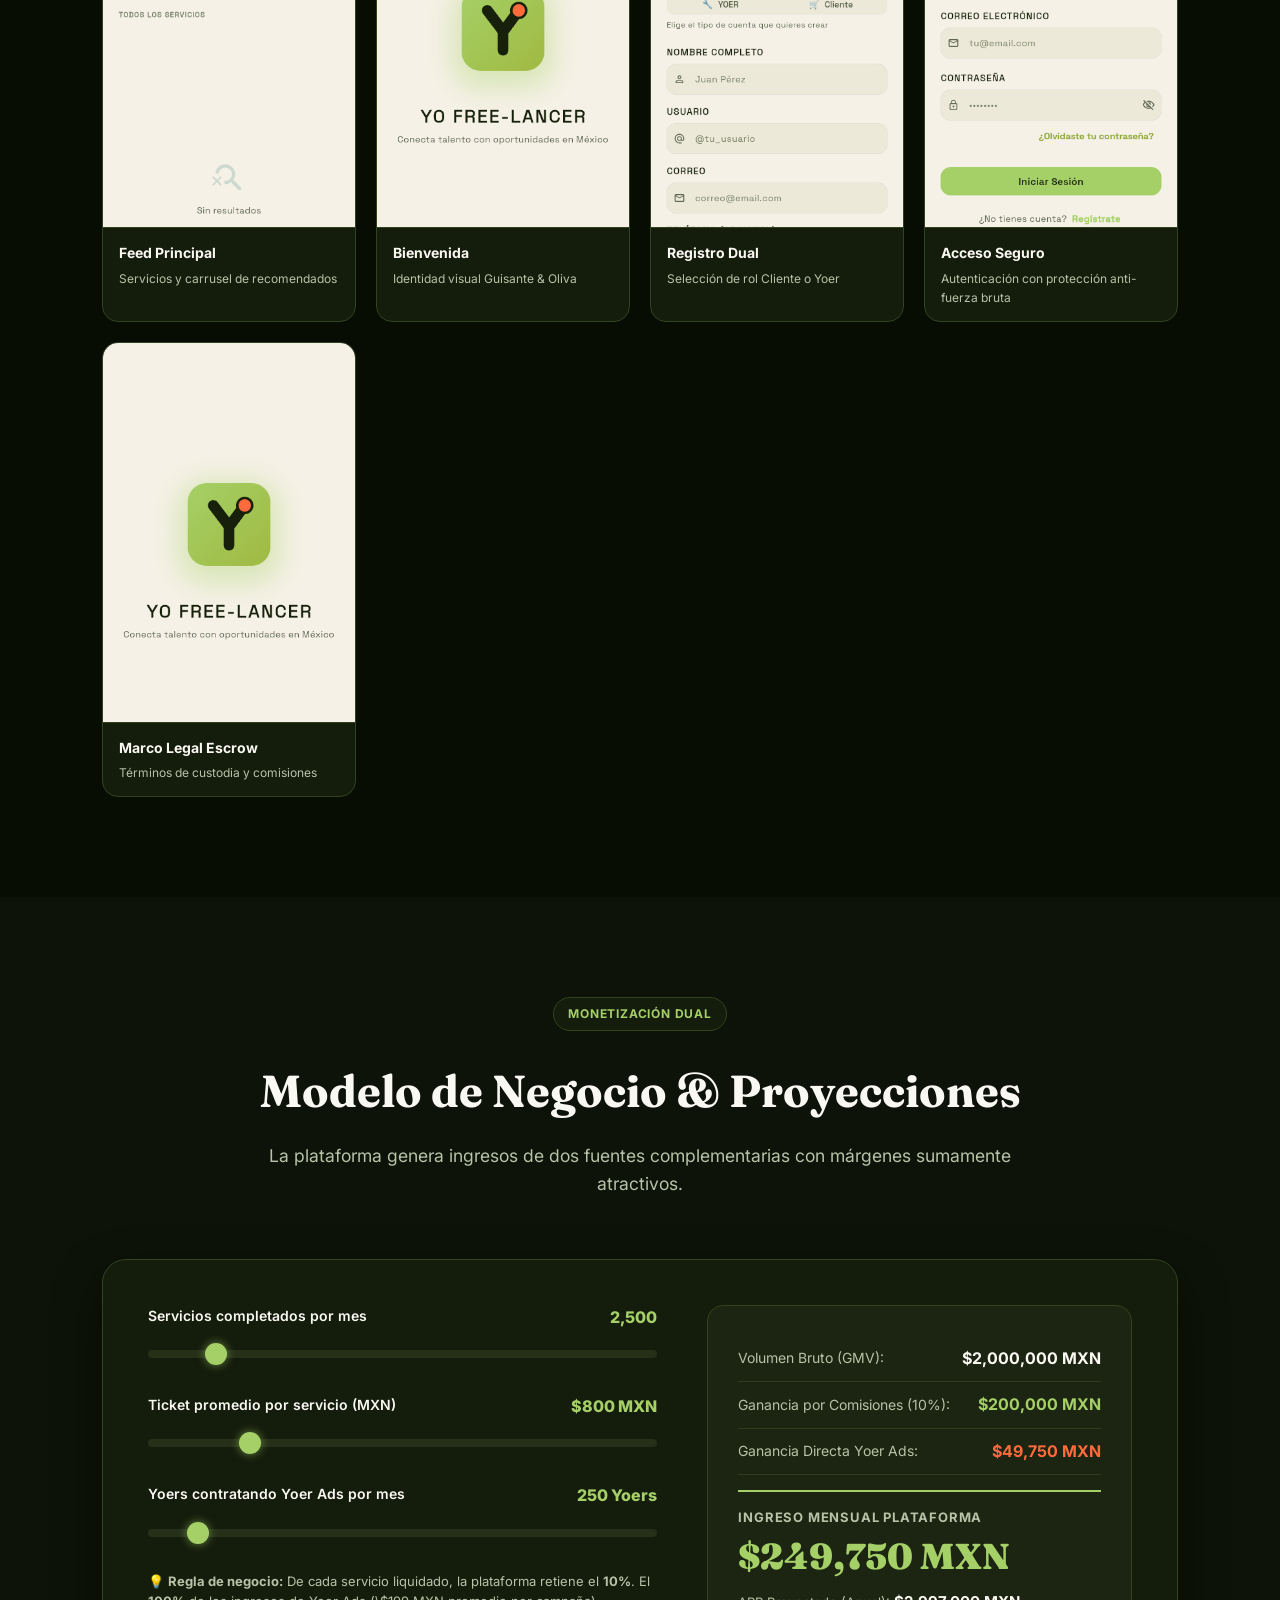
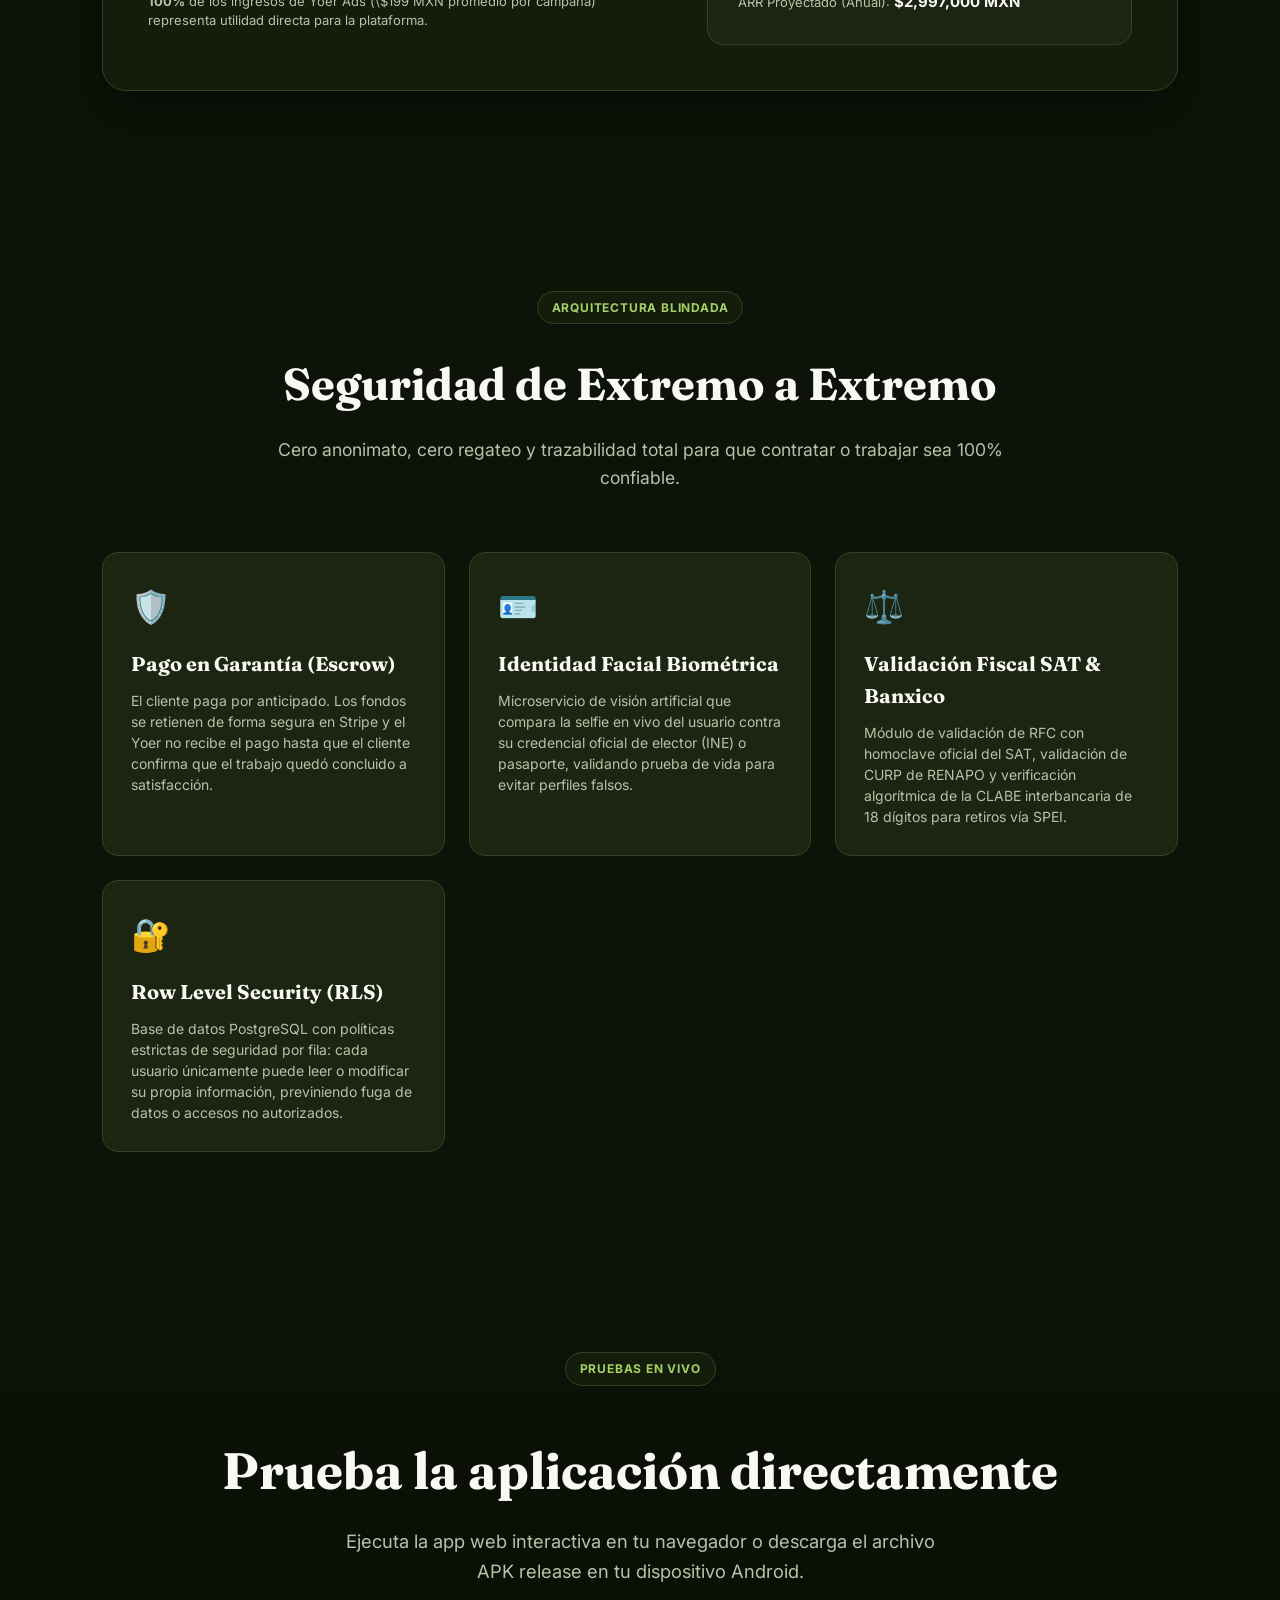
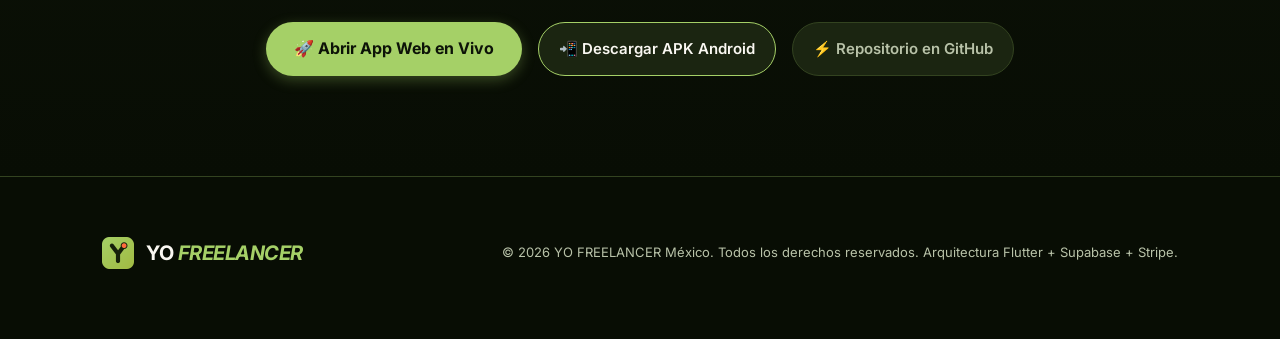
==== commit ce85ac82: "feat(ui/ux): landing de propuesta de negocio con capturas reales y paleta obsidiana" ====
--- a/index.html
+++ b/index.html
@@ -3,7 +3,7 @@
 <head>
   <meta charset="UTF-8">
   <meta name="viewport" content="width=device-width, initial-scale=1.0">
-  <title>YO FREELANCER | El Marketplace de Servicios & Oficios de Próxima Generación</title>
+  <title>YO FREELANCER | Propuesta de Negocio: Marketplace de Servicios & Oficios</title>
   <link rel="icon" type="image/png" href="assets/icon-verde-180.png">
   <link rel="preconnect" href="https://fonts.googleapis.com">
   <link rel="preconnect" href="https://fonts.gstatic.com" crossorigin>
@@ -12,15 +12,17 @@
     :root {
       --guisante: #A5D067;
       --oliva: #A1BA42;
-      --oliva-hover: #8BA531;
-      --noche: #16200A;
+      --oliva-hover: #8EA834;
+      --noche: #0D1308;
       --mandarina: #FF6B3D;
-      --papel: #F5F1E6;
-      --superficie: #1F2B10;
-      --card: #273518;
-      --card-inner: #31411E;
-      --border: #46552D;
-      --text-muted: #A3AB8F;
+      --mandarina-hover: #E85527;
+      --papel: #FAF8F2;
+      --superficie: #141C0C;
+      --card: #1B2511;
+      --card-inner: #243018;
+      --border: #334320;
+      --border-accent: #A5D067;
+      --text-muted: #B8C2A8;
       --radius-xl: 24px;
       --radius-lg: 16px;
       --radius-md: 12px;
@@ -52,7 +54,7 @@
       justify-content: space-between;
       align-items: center;
       padding: 16px 8%;
-      background: rgba(22, 32, 10, 0.85);
+      background: rgba(13, 19, 8, 0.92);
       backdrop-filter: blur(16px);
       -webkit-backdrop-filter: blur(16px);
       border-bottom: 1px solid var(--border);
@@ -118,6 +120,7 @@
       cursor: pointer;
       border: none;
       transition: all 0.2s ease;
+      text-decoration: none;
     }
 
     .btn-cta:hover {
@@ -128,20 +131,20 @@
 
     /* ── HERO SECTION ── */
     header.hero {
-      min-height: 92vh;
+      min-height: 94vh;
       display: flex;
       align-items: center;
       justify-content: space-between;
       padding: 130px 8% 60px;
       position: relative;
-      gap: 40px;
+      gap: 50px;
     }
 
     .hero-glow {
       position: absolute;
-      width: 500px;
-      height: 500px;
-      background: radial-gradient(circle, rgba(165, 208, 103, 0.18) 0%, rgba(22, 32, 10, 0) 70%);
+      width: 600px;
+      height: 600px;
+      background: radial-gradient(circle, rgba(165, 208, 103, 0.16) 0%, rgba(22, 32, 10, 0) 70%);
       top: 10%;
       left: 5%;
       pointer-events: none;
@@ -212,73 +215,59 @@
       letter-spacing: 0.5px;
     }
 
-    /* ── PHONE SIMULATOR ── */
+    /* ── SMARTPHONE FRAME & REAL SCREENSHOTS ── */
     .simulator-container {
       position: relative;
       z-index: 2;
-      width: 360px;
+      width: 340px;
       flex-shrink: 0;
     }
 
-    .smartphone {
+    .phone-mockup {
       width: 100%;
-      background: var(--superficie);
-      border-radius: 40px;
-      border: 8px solid #2e3e18;
-      box-shadow: 0 25px 60px rgba(0, 0, 0, 0.6), 0 0 40px rgba(165, 208, 103, 0.15);
+      background: #0d1405;
+      border-radius: 44px;
+      border: 10px solid #2a3915;
+      box-shadow: 0 30px 80px rgba(0, 0, 0, 0.7), 0 0 50px rgba(165, 208, 103, 0.2);
       overflow: hidden;
       display: flex;
       flex-direction: column;
-      height: 640px;
-    }
-
-    .phone-top-bar {
-      height: 28px;
-      background: var(--superficie);
-      display: flex;
-      justify-content: space-between;
-      align-items: center;
-      padding: 0 20px;
-      font-size: 11px;
-      color: var(--text-muted);
-    }
-
-    .phone-notch {
-      width: 120px;
-      height: 16px;
-      background: #111a07;
-      border-radius: 0 0 12px 12px;
-      margin: 0 auto;
-    }
-
-    .phone-screen {
-      flex: 1;
-      padding: 16px;
-      overflow-y: auto;
+      height: 670px;
+      position: relative;
+    }
+
+    .phone-speaker-notch {
+      position: absolute;
+      top: 10px;
+      left: 50%;
+      transform: translateX(-50%);
+      width: 110px;
+      height: 18px;
+      background: #000;
+      border-radius: 12px;
+      z-index: 10;
+      display: flex;
+      align-items: center;
+      justify-content: center;
+    }
+
+    .phone-speaker-notch::after {
+      content: '';
+      width: 10px;
+      height: 10px;
+      background: #1a2710;
+      border-radius: 50%;
+      margin-left: 50px;
+    }
+
+    .phone-real-img {
+      width: 100%;
+      height: 100%;
+      object-fit: cover;
+      object-position: top center;
+      display: block;
       background: var(--noche);
-      display: flex;
-      flex-direction: column;
-      gap: 12px;
-    }
-
-    .sim-card {
-      background: var(--card);
-      border: 1px solid var(--border);
-      border-radius: var(--radius-md);
-      padding: 14px;
-      transition: all 0.2s ease;
-    }
-
-    .sim-badge {
-      display: inline-block;
-      padding: 3px 8px;
-      border-radius: 999px;
-      font-size: 10px;
-      font-weight: 800;
-    }
-
-    .sim-badge-green { background: rgba(165, 208, 103, 0.18); color: var(--guisante); }
-    .sim-badge-orange { background: rgba(255, 107, 61, 0.18); color: var(--mandarina); }
+    }
 
     /* ── SECCIONES ── */
     section {
@@ -288,7 +277,7 @@
 
     .section-head {
       text-align: center;
-      max-width: 760px;
+      max-width: 800px;
       margin: 0 auto 60px;
     }
 
@@ -303,7 +292,69 @@
       font-size: 1.1rem;
     }
 
-    /* ── INTERACTIVE APP TABS ── */
+    /* ── GRID DE PROBLEMA VS SOLUCIÓN (PROPUESTA) ── */
+    .proposal-grid {
+      display: grid;
+      grid-template-columns: 1fr 1fr;
+      gap: 36px;
+      margin-bottom: 40px;
+    }
+
+    .prop-box {
+      background: var(--superficie);
+      border: 1px solid var(--border);
+      border-radius: var(--radius-xl);
+      padding: 36px;
+    }
+
+    .prop-box.problem {
+      border-color: rgba(255, 107, 61, 0.4);
+      background: linear-gradient(180deg, rgba(255, 107, 61, 0.05) 0%, var(--superficie) 100%);
+    }
+
+    .prop-box.solution {
+      border-color: rgba(165, 208, 103, 0.5);
+      background: linear-gradient(180deg, rgba(165, 208, 103, 0.07) 0%, var(--superficie) 100%);
+    }
+
+    .prop-box h3 {
+      font-size: 1.6rem;
+      margin-bottom: 20px;
+      display: flex;
+      align-items: center;
+      gap: 12px;
+    }
+
+    .prop-box.problem h3 { color: var(--mandarina); }
+    .prop-box.solution h3 { color: var(--guisante); }
+
+    .prop-list {
+      list-style: none;
+      display: flex;
+      flex-direction: column;
+      gap: 18px;
+    }
+
+    .prop-list li {
+      display: flex;
+      gap: 14px;
+      font-size: 15px;
+      line-height: 1.5;
+    }
+
+    .prop-list strong {
+      color: var(--papel);
+      display: block;
+      margin-bottom: 2px;
+    }
+
+    .prop-list span.icon {
+      font-size: 20px;
+      flex-shrink: 0;
+      margin-top: 2px;
+    }
+
+    /* ── TABS CON CAPTURAS REALES ── */
     .app-tabs-nav {
       display: flex;
       justify-content: center;
@@ -325,6 +376,7 @@
       align-items: center;
       gap: 8px;
       transition: all 0.2s ease;
+      text-decoration: none;
     }
 
     .app-tab-btn:hover, .app-tab-btn.active {
@@ -336,7 +388,7 @@
 
     .tab-content-box {
       display: grid;
-      grid-template-columns: 1fr 1fr;
+      grid-template-columns: 1.1fr 1fr;
       gap: 50px;
       align-items: center;
       background: var(--superficie);
@@ -355,19 +407,21 @@
       color: var(--text-muted);
       margin-bottom: 24px;
       font-size: 1.05rem;
+      line-height: 1.6;
     }
 
     .tab-checklist {
       list-style: none;
       display: flex;
       flex-direction: column;
+      gap: 14px;
+      margin-bottom: 28px;
+    }
+
+    .tab-checklist li {
+      display: flex;
+      align-items: flex-start;
       gap: 12px;
-    }
-
-    .tab-checklist li {
-      display: flex;
-      align-items: center;
-      gap: 10px;
       font-size: 14px;
       font-weight: 500;
     }
@@ -375,9 +429,95 @@
     .tab-checklist li svg {
       color: var(--guisante);
       flex-shrink: 0;
-    }
-
-    /* ── CALCULADORA DE MODELO DE NEGOCIO ── */
+      margin-top: 3px;
+    }
+
+    .tab-phone-wrap {
+      display: flex;
+      justify-content: center;
+      align-items: center;
+    }
+
+    .tab-phone-frame {
+      width: 290px;
+      height: 580px;
+      background: #000;
+      border-radius: 38px;
+      border: 8px solid #2d3d17;
+      box-shadow: 0 20px 60px rgba(0, 0, 0, 0.6), 0 0 30px rgba(165, 208, 103, 0.15);
+      overflow: hidden;
+      position: relative;
+    }
+
+    .tab-phone-frame img {
+      width: 100%;
+      height: 100%;
+      object-fit: cover;
+      object-position: top center;
+      display: block;
+    }
+
+    /* ── GALERÍA DE PANTALLAS REALES ── */
+    .screenshots-gallery {
+      display: grid;
+      grid-template-columns: repeat(auto-fit, minmax(210px, 1fr));
+      gap: 20px;
+      margin-top: 50px;
+    }
+
+    .gallery-item {
+      background: var(--superficie);
+      border: 1px solid var(--border);
+      border-radius: var(--radius-lg);
+      overflow: hidden;
+      transition: all 0.3s ease;
+      display: flex;
+      flex-direction: column;
+    }
+
+    .gallery-item:hover {
+      transform: translateY(-8px);
+      border-color: var(--guisante);
+      box-shadow: 0 15px 35px rgba(0,0,0,0.5);
+    }
+
+    .gallery-thumb {
+      height: 380px;
+      overflow: hidden;
+      background: #000;
+      border-bottom: 1px solid var(--border);
+    }
+
+    .gallery-thumb img {
+      width: 100%;
+      height: 100%;
+      object-fit: cover;
+      object-position: top center;
+      display: block;
+      transition: transform 0.4s ease;
+    }
+
+    .gallery-item:hover .gallery-thumb img {
+      transform: scale(1.04);
+    }
+
+    .gallery-caption {
+      padding: 14px 16px;
+    }
+
+    .gallery-caption h4 {
+      font-size: 14px;
+      color: var(--papel);
+      font-weight: 700;
+      margin-bottom: 4px;
+    }
+
+    .gallery-caption p {
+      font-size: 12px;
+      color: var(--text-muted);
+    }
+
+    /* ── CALCULADORA FINANCIERA ── */
     .calculator-card {
       background: var(--superficie);
       border: 1px solid var(--border);
@@ -464,7 +604,7 @@
       font-family: 'Fraunces', serif;
     }
 
-    /* ── PILARES DE SEGURIDAD EXTREMA ── */
+    /* ── PILARES DE SEGURIDAD ── */
     .security-grid {
       display: grid;
       grid-template-columns: repeat(auto-fit, minmax(260px, 1fr));
@@ -507,7 +647,7 @@
     footer {
       border-top: 1px solid var(--border);
       padding: 60px 8% 40px;
-      background: #111a07;
+      background: #080D04;
       text-align: center;
     }
 
@@ -517,7 +657,7 @@
       align-items: center;
       flex-wrap: wrap;
       gap: 20px;
-      margin-bottom: 40px;
+      margin-bottom: 30px;
     }
 
     .footer-rights {
@@ -534,27 +674,27 @@
       }
       .hero-content { max-width: 100%; }
       .hero-metrics { justify-content: center; }
+      .proposal-grid { grid-template-columns: 1fr; }
       .tab-content-box { grid-template-columns: 1fr; }
       .calculator-card { grid-template-columns: 1fr; }
-      .simulator-container { width: 100%; max-width: 360px; margin: 0 auto; }
+      .simulator-container { width: 100%; max-width: 320px; margin: 0 auto; }
     }
   </style>
 </head>
 <body>
 
   <!-- NAVEGACIÓN -->
-  <nav id="navbar">
+  <nav>
     <a href="#" class="nav-brand">
       <img src="assets/icon-verde-512.png" alt="YO FREELANCER Logo">
       <div class="nav-brand-text">YO <span>FREELANCER</span></div>
     </a>
     <div class="nav-links">
-      <a href="#demostracion">Simulador</a>
-      <a href="#modelo-negocio">Modelo Financiero</a>
+      <a href="#propuesta">La Propuesta</a>
+      <a href="#capturas">Capturas de la App</a>
+      <a href="#modelo-negocio">Modelo de Negocio</a>
       <a href="#seguridad">Seguridad</a>
-      <a href="#propuesta">Propuesta</a>
-      <a href="app/" target="_blank" class="btn-cta" style="background: var(--oliva); text-decoration: none;">🚀 Abrir App Web</a>
-      <button class="btn-cta" onclick="openPitchModal()">💼 Pitch Deck</button>
+      <a href="app/" target="_blank" class="btn-cta">🚀 Probar App Web</a>
     </div>
   </nav>
 
@@ -562,16 +702,15 @@
   <header class="hero">
     <div class="hero-glow"></div>
     <div class="hero-content">
-      <div class="badge-pill">🛡️ Marketplace Seguro con Custodia Escrow</div>
+      <div class="badge-pill">🛡️ Plataforma Tecnológica Lista para Producción</div>
       <h1 class="hero-title">El marketplace que <span>formaliza y revoluciona</span> los servicios en México.</h1>
       <p class="hero-subtitle">
-        Conectamos a técnicos, profesionistas y trabajadores de oficios (<strong>Yoers</strong>) con clientes residenciales y comerciales mediante <strong>identidad biométrica verificada</strong>, <strong>pagos en garantía (Escrow)</strong> y un <strong>motor publicitario de alcance hiperlocal</strong>.
+        Una solución integral para conectar a profesionistas y trabajadores de oficios (<strong>Yoers</strong>) con clientes residenciales y comerciales mediante <strong>identidad biométrica verificada</strong>, <strong>pagos en garantía (Escrow)</strong> y un <strong>motor publicitario de alcance hiperlocal</strong>.
       </p>
       <div style="display: flex; gap: 14px; flex-wrap: wrap;">
-        <a href="app/" target="_blank" class="btn-cta" style="text-decoration: none;">🚀 Probar App Web en Vivo</a>
-        <a href="app-release.apk" download class="app-tab-btn" style="text-decoration: none; border-color: var(--guisante); color: var(--papel);">📲 Descargar APK Beta</a>
-        <a href="#demostracion" class="app-tab-btn" style="text-decoration: none;">⚡ Ver Simulador</a>
-        <button class="app-tab-btn" onclick="openPitchModal()">💼 Presentar Pitch Deck</button>
+        <a href="app/" target="_blank" class="btn-cta">🚀 Probar App Web en Vivo</a>
+        <a href="app-release.apk" download class="app-tab-btn" style="border-color: var(--guisante); color: var(--papel);">📲 Descargar APK Android (Beta)</a>
+        <a href="#capturas" class="app-tab-btn">📱 Ver Capturas Reales</a>
       </div>
       <div class="hero-metrics">
         <div class="metric-item">
@@ -580,133 +719,199 @@
         </div>
         <div class="metric-item">
           <h4>100%</h4>
-          <p>Ganancia Neta en Yoer Ads</p>
+          <p>Margen Neto en Yoer Ads</p>
         </div>
         <div class="metric-item">
           <h4>$45,000M</h4>
-          <p>TAM de Servicios en LATAM</p>
-        </div>
-      </div>
-    </div>
-
-    <!-- SIMULADOR INTERACTIVO HERO -->
+          <p>Mercado de Oficios en México</p>
+        </div>
+      </div>
+    </div>
+
+    <!-- CELULAR CON CAPTURA REAL DE LA APLICACIÓN -->
     <div class="simulator-container">
-      <div class="smartphone">
-        <div class="phone-top-bar">
-          <span>9:41</span>
-          <div class="phone-notch"></div>
-          <span>5G 🔋</span>
-        </div>
-        <div class="phone-screen" id="simScreen">
-          <!-- Vista interactiva precargada (Feed de Clientes) -->
-          <div style="display: flex; justify-content: space-between; align-items: center; margin-bottom: 4px;">
+      <div class="phone-mockup">
+        <div class="phone-speaker-notch"></div>
+        <img src="assets/screenshots/screen_client_home.png" alt="Captura Real de YO FREELANCER - Feed de Servicios" class="phone-real-img">
+      </div>
+    </div>
+  </header>
+
+  <!-- LA PROPUESTA DE NEGOCIO: PROBLEMA VS SOLUCIÓN -->
+  <section id="propuesta">
+    <div class="section-head">
+      <div class="badge-pill">Oportunidad de Mercado</div>
+      <h2>La Propuesta de Valor</h2>
+      <p>Cómo YO FREELANCER resuelve la crisis de confianza e informalidad en el sector de servicios en México y América Latina.</p>
+    </div>
+
+    <div class="proposal-grid">
+      <!-- El Problema -->
+      <div class="prop-box problem">
+        <h3><span class="icon">⚠️</span> El Problema en México</h3>
+        <ul class="prop-list">
+          <li>
+            <span class="icon">❌</span>
             <div>
-              <div style="font-size: 11px; color: var(--text-muted);">Bienvenido a</div>
-              <div style="font-size: 15px; font-weight: 800; color: var(--guisante);">YO FREELANCER 👋</div>
+              <strong>Desconfianza extrema en contratación</strong>
+              78% de los hogares teme meter a un desconocido a su casa por falta de verificación de antecedentes o identidad oficial.
             </div>
-            <div style="background: var(--card); padding: 5px 10px; border-radius: 999px; font-size: 11px; border: 1px solid var(--border);">
-              🟢 Modo Sandbox
+          </li>
+          <li>
+            <span class="icon">❌</span>
+            <div>
+              <strong>Anticipos perdidos y trabajos mal hechos</strong>
+              El cliente paga anticipos en efectivo que se pierden sin garantía de calidad, cumplimiento de fechas ni posibilidad de reclamo.
             </div>
-          </div>
-
-          <!-- Carrusel Patrocinado -->
-          <div style="background: linear-gradient(135deg, #1f2b10, #273518); border: 1.5px solid var(--mandarina); border-radius: 14px; padding: 12px; position: relative;">
-            <div style="display: flex; justify-content: space-between; align-items: center; margin-bottom: 6px;">
-              <span class="sim-badge sim-badge-orange">⭐ Patrocinado (Yoer Ads)</span>
-              <span style="font-size: 11px; font-weight: 800; color: var(--guisante);">$450 MXN</span>
+          </li>
+          <li>
+            <span class="icon">❌</span>
+            <div>
+              <strong>Falta de visibilidad para el trabajador honesto</strong>
+              El plomero, electricista o diseñador talentoso depende de recomendaciones boca a boca y no tiene cómo anunciarse localmente.
             </div>
-            <div style="font-weight: 800; font-size: 13px; color: var(--papel);">Mantenimiento Eléctrico Residencial</div>
-            <div style="font-size: 11px; color: var(--text-muted); margin-top: 2px;">⚡ Carlos Mendoza · 5.0 (Top Yoer)</div>
-          </div>
-
-          <!-- Checkout Escrow Preview -->
-          <div class="sim-card">
-            <div style="display: flex; justify-content: space-between; align-items: center; margin-bottom: 8px;">
-              <span style="font-size: 11px; font-weight: 800; color: var(--text-muted);">PAGO CON GARANTÍA</span>
-              <span class="sim-badge sim-badge-green">🛡️ Custodia Activa</span>
+          </li>
+        </ul>
+      </div>
+
+      <!-- La Solución -->
+      <div class="prop-box solution">
+        <h3><span class="icon">✅</span> La Solución YO FREELANCER</h3>
+        <ul class="prop-list">
+          <li>
+            <span class="icon">🛡️</span>
+            <div>
+              <strong>Identidad Biométrica KYC</strong>
+              Cada Yoer valida su identidad mediante reconocimiento facial cruzado con su INE oficial y comprobación de prueba de vida.
             </div>
-            <div style="font-size: 12px; display: flex; justify-content: space-between; margin-bottom: 4px;">
-              <span style="color: var(--text-muted);">Servicio:</span>
-              <span>$1,000.00 MXN</span>
+          </li>
+          <li>
+            <span class="icon">💳</span>
+            <div>
+              <strong>Pago en Garantía (Escrow)</strong>
+              El dinero queda en custodia segura y solo se libera a la cuenta del trabajador cuando el cliente confirma su total satisfacción.
             </div>
-            <div style="font-size: 12px; display: flex; justify-content: space-between; margin-bottom: 4px;">
-              <span style="color: var(--text-muted);">Comisión YoFreelancer (10%):</span>
-              <span style="color: var(--guisante); font-weight: 700;">$100.00 MXN</span>
+          </li>
+          <li>
+            <span class="icon">🚀</span>
+            <div>
+              <strong>Yoer Ads (Publicidad de Alcance)</strong>
+              Herramienta hiperlocal para que cualquier trabajador pague \$99, \$199 o \$399 MXN y aparezca destacado en su colonia o municipio.
             </div>
-            <div style="font-size: 12px; display: flex; justify-content: space-between;">
-              <span style="color: var(--text-muted);">Liberación Yoer:</span>
-              <span style="font-weight: 800;">$900.00 MXN</span>
-            </div>
-          </div>
-
-          <!-- Tarjetas Sandbox -->
-          <div class="sim-card" style="border-left: 3px solid var(--guisante);">
-            <div style="font-size: 11px; font-weight: 800; margin-bottom: 2px;">Tarjeta de Prueba Stripe</div>
-            <div style="font-size: 12px; font-family: monospace;">4242 •••• •••• 4242</div>
-            <div style="font-size: 10px; color: var(--guisante); margin-top: 4px;">✓ Aprobación inmediata sin fricción</div>
-          </div>
-
-          <a href="app/" target="_blank" class="btn-cta" style="width: 100%; justify-content: center; margin-top: auto; text-decoration: none;">
-            🚀 Abrir App en Vivo (Web)
-          </a>
-        </div>
-      </div>
-    </div>
-  </header>
-
-  <!-- SECCIÓN DEMOSTRACIÓN INTERACTIVA -->
-  <section id="demostracion">
+          </li>
+        </ul>
+      </div>
+    </div>
+  </section>
+
+  <!-- CAPTURAS REALES DE LA APP EN ACCIÓN -->
+  <section id="capturas" style="background: #080D04;">
     <div class="section-head">
-      <div class="badge-pill">Experiencia Móvil Nativa</div>
-      <h2>Conoce la aplicación en acción</h2>
-      <p>Selecciona una sección para explorar los flujos reales de la aplicación construidos en Flutter.</p>
-    </div>
-
+      <div class="badge-pill">Producto Real en Funcionamiento</div>
+      <h2>Capturas Reales de la Aplicación</h2>
+      <p>Fotografías directas tomadas de la compilación oficial de Flutter corriendo en entornos reales.</p>
+    </div>
+
+    <!-- Navegador de Vistas -->
     <div class="app-tabs-nav">
-      <button class="app-tab-btn active" onclick="switchTab(0, this)">📱 Feed & Búsqueda (Cliente)</button>
-      <button class="app-tab-btn" onclick="switchTab(1, this)">🛡️ Checkout Escrow (10% Fee)</button>
-      <button class="app-tab-btn" onclick="switchTab(2, this)">🚀 Yoer Ads (Publicidad)</button>
-      <button class="app-tab-btn" onclick="switchTab(3, this)">🪪 Verificación KYC Facial</button>
-      <button class="app-tab-btn" onclick="switchTab(4, this)">💰 Cartera YOER Cash</button>
-    </div>
-
-    <div class="tab-content-box" id="tabContent">
+      <button class="app-tab-btn active" onclick="showAppScreenshot(0, this)">📱 Explorador de Servicios</button>
+      <button class="app-tab-btn" onclick="showAppScreenshot(1, this)">👋 Bienvenida & Marca</button>
+      <button class="app-tab-btn" onclick="showAppScreenshot(2, this)">📝 Registro Yoer & Cliente</button>
+      <button class="app-tab-btn" onclick="showAppScreenshot(3, this)">🔐 Acceso Seguro</button>
+      <button class="app-tab-btn" onclick="showAppScreenshot(4, this)">📅 Gestión de Reservas</button>
+      <button class="app-tab-btn" onclick="showAppScreenshot(5, this)">🛡️ Términos & Custodia Escrow</button>
+    </div>
+
+    <div class="tab-content-box">
       <div class="tab-desc">
-        <h3 id="tabTitle">Explorador Inteligente de Servicios</h3>
-        <p id="tabText">Los clientes encuentran electricistas, plomeros, programadores o diseñadores con filtros por categoría, ubicación geográfica y reputación acumulada.</p>
-        <ul class="tab-checklist" id="tabPoints">
-          <li><svg width="18" height="18" viewBox="0 0 24 24" fill="none" stroke="currentColor" stroke-width="2.5"><polyline points="20 6 9 17 4 12"/></svg> Carrusel VIP para Yoers patrocinados con mayor visibilidad</li>
-          <li><svg width="18" height="18" viewBox="0 0 24 24" fill="none" stroke="currentColor" stroke-width="2.5"><polyline points="20 6 9 17 4 12"/></svg> Calificaciones y reseñas 100% verificadas post-servicio</li>
-          <li><svg width="18" height="18" viewBox="0 0 24 24" fill="none" stroke="currentColor" stroke-width="2.5"><polyline points="20 6 9 17 4 12"/></svg> Búsqueda con geolocalización y mapa interactivo</li>
+        <h3 id="tabScreenshotTitle">Explorador de Servicios & Categorías</h3>
+        <p id="tabScreenshotDesc">Los clientes navegan por servicios técnicos, oficios y profesionales con filtros por ciudad, precio, mapa y reputación verificada.</p>
+        <ul class="tab-checklist" id="tabScreenshotPoints">
+          <li>
+            <svg width="18" height="18" viewBox="0 0 24 24" fill="none" stroke="currentColor" stroke-width="2.5"><polyline points="20 6 9 17 4 12"/></svg>
+            <span>Carrusel de servicios patrocinados destacados mediante <strong>Yoer Ads</strong>.</span>
+          </li>
+          <li>
+            <svg width="18" height="18" viewBox="0 0 24 24" fill="none" stroke="currentColor" stroke-width="2.5"><polyline points="20 6 9 17 4 12"/></svg>
+            <span>Buscador con indexación difusa ultrarrápida PostgreSQL (`pg_trgm`).</span>
+          </li>
+          <li>
+            <svg width="18" height="18" viewBox="0 0 24 24" fill="none" stroke="currentColor" stroke-width="2.5"><polyline points="20 6 9 17 4 12"/></svg>
+            <span>Tarjetas de servicio con insignia de disponibilidad y reputación con estrellas.</span>
+          </li>
         </ul>
-      </div>
-      <div class="sim-card" style="background: var(--noche); border: 2px solid var(--border); padding: 24px;" id="tabPreview">
-        <div style="font-size: 13px; font-weight: 800; color: var(--guisante); margin-bottom: 12px;">VISTA EN PANTALLA:</div>
-        <div style="background: var(--card); border-radius: 12px; padding: 16px; margin-bottom: 12px;">
-          <div style="display: flex; gap: 12px; align-items: center;">
-            <div style="width: 44px; height: 44px; border-radius: 22px; background: var(--guisante); display: flex; align-items: center; justify-content: center; font-weight: 900; color: var(--noche);">CM</div>
-            <div>
-              <div style="font-weight: 800; font-size: 14px;">Carlos Mendoza</div>
-              <div style="font-size: 12px; color: var(--text-muted);">Técnico Electricista Certificado</div>
-            </div>
-            <div style="margin-left: auto; color: #ffb703; font-size: 13px; font-weight: 700;">★ 5.0</div>
-          </div>
-          <div style="margin-top: 12px; font-size: 13px; line-height: 1.4;">Instalaciones eléctricas residenciales y comerciales con garantía de seguridad.</div>
-          <div style="display: flex; justify-content: space-between; align-items: center; margin-top: 14px; border-top: 1px solid var(--border); padding-top: 10px;">
-            <span style="font-weight: 800; font-size: 16px; color: var(--guisante);">$450 MXN / visita</span>
-            <span class="sim-badge sim-badge-green">Disponible Hoy</span>
-          </div>
+        <div style="display: flex; gap: 12px; flex-wrap: wrap;">
+          <a href="app/" target="_blank" class="btn-cta">🚀 Probar esta vista en la Web</a>
+        </div>
+      </div>
+
+      <div class="tab-phone-wrap">
+        <div class="tab-phone-frame">
+          <img id="tabScreenshotImg" src="assets/screenshots/screen_client_home.png" alt="Captura Real de Flutter">
+        </div>
+      </div>
+    </div>
+
+    <!-- GALERÍA DE PANTALLAS SIDE-BY-SIDE -->
+    <div class="screenshots-gallery">
+      <div class="gallery-item">
+        <div class="gallery-thumb">
+          <img src="assets/screenshots/screen_client_home.png" alt="Feed Principal">
+        </div>
+        <div class="gallery-caption">
+          <h4>Feed Principal</h4>
+          <p>Servicios y carrusel de recomendados</p>
+        </div>
+      </div>
+
+      <div class="gallery-item">
+        <div class="gallery-thumb">
+          <img src="assets/screenshots/screen_welcome.png" alt="Onboarding y Bienvenida">
+        </div>
+        <div class="gallery-caption">
+          <h4>Bienvenida</h4>
+          <p>Identidad visual Guisante & Oliva</p>
+        </div>
+      </div>
+
+      <div class="gallery-item">
+        <div class="gallery-thumb">
+          <img src="assets/screenshots/screen_register.png" alt="Registro Dual">
+        </div>
+        <div class="gallery-caption">
+          <h4>Registro Dual</h4>
+          <p>Selección de rol Cliente o Yoer</p>
+        </div>
+      </div>
+
+      <div class="gallery-item">
+        <div class="gallery-thumb">
+          <img src="assets/screenshots/screen_login.png" alt="Acceso Seguro">
+        </div>
+        <div class="gallery-caption">
+          <h4>Acceso Seguro</h4>
+          <p>Autenticación con protección anti-fuerza bruta</p>
+        </div>
+      </div>
+
+      <div class="gallery-item">
+        <div class="gallery-thumb">
+          <img src="assets/screenshots/screen_legal.png" alt="Marco Legal Escrow">
+        </div>
+        <div class="gallery-caption">
+          <h4>Marco Legal Escrow</h4>
+          <p>Términos de custodia y comisiones</p>
         </div>
       </div>
     </div>
   </section>
 
-  <!-- MODELO DE NEGOCIO & SIMULADOR FINANCIERO -->
+  <!-- MODELO FINANCIERO Y CALCULADORA -->
   <section id="modelo-negocio">
     <div class="section-head">
-      <div class="badge-pill">Rentabilidad de Alto Margen</div>
-      <h2>Simulador Financiero para Inversionistas</h2>
-      <p>Calcula los ingresos proyectados combinando el take-rate del 10% por servicio y los ingresos 100% directos de Yoer Ads.</p>
+      <div class="badge-pill">Monetización Dual</div>
+      <h2>Modelo de Negocio & Proyecciones</h2>
+      <p>La plataforma genera ingresos de dos fuentes complementarias con márgenes sumamente atractivos.</p>
     </div>
 
     <div class="calculator-card">
@@ -736,7 +941,7 @@
         </div>
 
         <div style="font-size: 13px; color: var(--text-muted); line-height: 1.5; margin-top: 20px;">
-          💡 <strong>Regla de negocio:</strong> De cada servicio, la plataforma retiene el 10% mediante split payment automático. Los ingresos de Yoer Ads (\$199 MXN promedio por campaña) son 100% margen bruto para la plataforma.
+          💡 <strong>Regla de negocio:</strong> De cada servicio liquidado, la plataforma retiene el <strong>10%</strong>. El <strong>100%</strong> de los ingresos de Yoer Ads (\$199 MXN promedio por campaña) representa utilidad directa para la plataforma.
         </div>
       </div>
 
@@ -767,12 +972,12 @@
     </div>
   </section>
 
-  <!-- SEGURIDAD EXTREMA -->
+  <!-- SEGURIDAD Y CUMPLIMIENTO -->
   <section id="seguridad">
     <div class="section-head">
       <div class="badge-pill">Arquitectura Blindada</div>
       <h2>Seguridad de Extremo a Extremo</h2>
-      <p>Cero anonimato, cero regateo y trazabilidad total para que contratar o trabajar sea 100% seguro.</p>
+      <p>Cero anonimato, cero regateo y trazabilidad total para que contratar o trabajar sea 100% confiable.</p>
     </div>
 
     <div class="security-grid">
@@ -802,52 +1007,25 @@
     </div>
   </section>
 
-  <!-- CTA Y PROPUESTA -->
-  <section id="propuesta" style="text-align: center; background: linear-gradient(180deg, var(--noche) 0%, #111a07 100%);">
-    <div class="badge-pill">Próximo Paso</div>
-    <h2 style="font-size: clamp(2.2rem, 4vw, 3.5rem); margin: 20px 0 16px;">¿Listo para llevar este proyecto a producción?</h2>
+  <!-- LLAMADO A LA ACCIÓN FINAL -->
+  <section style="text-align: center; background: linear-gradient(180deg, var(--noche) 0%, #080D04 100%);">
+    <div class="badge-pill">Pruebas en Vivo</div>
+    <h2 style="font-size: clamp(2.2rem, 4vw, 3.5rem); margin: 20px 0 16px;">Prueba la aplicación directamente</h2>
     <p style="max-width: 600px; margin: 0 auto 36px; color: var(--text-muted); font-size: 1.15rem;">
-      La aplicación móvil en Flutter, el backend en Supabase, los microservicios y el motor de pagos Sandbox están listos para ejecutarse y desplegarse en tiendas.
+      Ejecuta la app web interactiva en tu navegador o descarga el archivo APK release en tu dispositivo Android.
     </p>
     <div style="display: flex; justify-content: center; gap: 16px; flex-wrap: wrap;">
-      <button class="btn-cta" onclick="openPitchModal()" style="font-size: 16px; padding: 14px 28px !important;">
-        💼 Presentar como Propuesta de Negocio
-      </button>
+      <a href="app/" target="_blank" class="btn-cta" style="font-size: 16px; padding: 14px 28px !important;">
+        🚀 Abrir App Web en Vivo
+      </a>
+      <a href="app-release.apk" download class="app-tab-btn" style="font-size: 15px; border-color: var(--guisante); color: var(--papel);">
+        📲 Descargar APK Android
+      </a>
       <a href="https://github.com/IDS-HUGO/YO-FREELANCER" target="_blank" class="app-tab-btn" style="font-size: 15px;">
         ⚡ Repositorio en GitHub
       </a>
     </div>
   </section>
-
-  <!-- MODAL PITCH DECK -->
-  <div id="pitchModal" style="display: none; position: fixed; inset: 0; background: rgba(0,0,0,0.85); backdrop-filter: blur(12px); z-index: 2000; align-items: center; justify-content: center; padding: 20px;">
-    <div style="background: var(--superficie); border: 1.5px solid var(--border); border-radius: var(--radius-xl); max-width: 800px; width: 100%; max-height: 85vh; overflow-y: auto; padding: 40px; position: relative;">
-      <button onclick="closePitchModal()" style="position: absolute; top: 20px; right: 20px; background: none; border: none; font-size: 24px; color: var(--text-muted); cursor: pointer;">✕</button>
-      
-      <div class="badge-pill">Dossier Ejecutivo</div>
-      <h2 style="font-size: 2.2rem; margin: 10px 0 16px; color: var(--papel);">YO FREELANCER: Pitch Deck de Negocio</h2>
-      
-      <div style="font-size: 14px; line-height: 1.7; color: var(--papel);">
-        <p><strong>1. El Problema:</strong> 78% de los usuarios desconfía de contratar servicios por falta de garantías, anticipos perdidos y trabajos mal hechos. Por otro lado, los trabajadores independientes sufren por falta de pago y regateo.</p>
-        <hr style="border: 0; border-top: 1px solid var(--border); margin: 16px 0;">
-        <p><strong>2. La Solución:</strong> Plataforma móvil que integra identidad biométrica (KYC), depósito en garantía (Escrow) y pagos por tarjeta/SPEI/OXXO.</p>
-        <hr style="border: 0; border-top: 1px solid var(--border); margin: 16px 0;">
-        <p><strong>3. Modelo de Negocio Dual:</strong>
-          <br>• <strong>Take-rate de Transacciones:</strong> 10% retenido de cada servicio contratado.
-          <br>• <strong>Yoer Ads:</strong> Paquetes de publicidad (\$99, \$199 y \$399 MXN) con 100% de margen bruto para la plataforma.
-        </p>
-        <hr style="border: 0; border-top: 1px solid var(--border); margin: 16px 0;">
-        <p><strong>4. Proyecciones a 3 Años:</strong>
-          <br>• <strong>Año 1:</strong> \$3.77M MXN de facturación | 36,000 servicios.
-          <br>• <strong>Año 3:</strong> \$154.5M MXN de facturación | 1,250,000 servicios completados.
-        </p>
-      </div>
-
-      <div style="margin-top: 24px; text-align: right;">
-        <button class="btn-cta" onclick="closePitchModal()">Entendido</button>
-      </div>
-    </div>
-  </div>
 
   <!-- FOOTER -->
   <footer>
@@ -862,144 +1040,91 @@
     </div>
   </footer>
 
-  <!-- JAVASCRIPT INTERACTIVO -->
+  <!-- SCRIPT INTERACTIVO CON CAPTURAS REALES -->
   <script>
-    // 1. Datos interactivos para las pestañas de la App
-    const tabsData = [
+    const screenshotsData = [
       {
-        title: "Explorador Inteligente de Servicios",
-        text: "Los clientes encuentran electricistas, plomeros, programadores o diseñadores con filtros por categoría, ubicación geográfica y reputación acumulada.",
+        title: "Explorador de Servicios & Categorías",
+        desc: "Los clientes navegan por servicios técnicos, oficios y profesionales con filtros por ciudad, precio, mapa y reputación verificada.",
+        img: "assets/screenshots/screen_client_home.png",
         points: [
-          "Carrusel de Servicios Recomendados con prioridad visual",
-          "Calificaciones y reseñas 100% verificadas post-servicio",
-          "Búsqueda con geolocalización y mapa interactivo en tiempo real"
-        ],
-        previewHtml: `
-          <div style="font-size: 13px; font-weight: 800; color: var(--guisante); margin-bottom: 12px;">VISTA CLIENTE:</div>
-          <div style="background: var(--card); border-radius: 12px; padding: 16px; margin-bottom: 12px;">
-            <div style="display: flex; gap: 12px; align-items: center;">
-              <div style="width: 44px; height: 44px; border-radius: 22px; background: var(--guisante); display: flex; align-items: center; justify-content: center; font-weight: 900; color: var(--noche);">CM</div>
-              <div>
-                <div style="font-weight: 800; font-size: 14px;">Carlos Mendoza</div>
-                <div style="font-size: 12px; color: var(--text-muted);">Técnico Electricista Certificado</div>
-              </div>
-              <div style="margin-left: auto; color: #ffb703; font-size: 13px; font-weight: 700;">★ 5.0</div>
-            </div>
-            <div style="margin-top: 12px; font-size: 13px; line-height: 1.4;">Instalaciones eléctricas residenciales y comerciales con garantía de seguridad.</div>
-            <div style="display: flex; justify-content: space-between; align-items: center; margin-top: 14px; border-top: 1px solid var(--border); padding-top: 10px;">
-              <span style="font-weight: 800; font-size: 16px; color: var(--guisante);">$450 MXN / visita</span>
-              <span class="sim-badge sim-badge-green">Disponible Hoy</span>
-            </div>
-          </div>
-        `
+          "Carrusel de servicios patrocinados destacados mediante <strong>Yoer Ads</strong>.",
+          "Buscador con indexación difusa ultrarrápida PostgreSQL (`pg_trgm`).",
+          "Tarjetas de servicio con insignia de disponibilidad y reputación con estrellas."
+        ]
       },
       {
-        title: "Checkout Seguro & Custodia Escrow",
-        text: "El cliente paga antes de iniciar la labor. El dinero se resguarda en garantía y se divide automáticamente: 10% para la plataforma y 90% para el Yoer al completar el trabajo.",
+        title: "Pantalla de Bienvenida & Onboarding",
+        desc: "La primera impresión de la marca. Transmite confianza, sobriedad y formalidad bajo la paleta oficial Guisante (#A5D067) y Noche (#16200A).",
+        img: "assets/screenshots/screen_welcome.png",
         points: [
-          "Desglose financiero transparente con tarifa del 10% visible",
-          "Soporte Sandbox precargado con tarjetas de prueba oficiales de Stripe",
-          "El Yoer solo cobra cuando el cliente valida el trabajo terminado"
-        ],
-        previewHtml: `
-          <div style="font-size: 13px; font-weight: 800; color: var(--guisante); margin-bottom: 12px;">DESGLOSE FINANCIERO:</div>
-          <div style="background: var(--card); border-radius: 12px; padding: 16px;">
-            <div style="display: flex; justify-content: space-between; margin-bottom: 6px; font-size: 13px;">
-              <span style="color: var(--text-muted);">Monto acordado:</span>
-              <span>$1,000.00 MXN</span>
-            </div>
-            <div style="display: flex; justify-content: space-between; margin-bottom: 6px; font-size: 13px;">
-              <span style="color: var(--text-muted);">Comisión plataforma (10%):</span>
-              <span style="color: var(--guisante); font-weight: 700;">$100.00 MXN</span>
-            </div>
-            <div style="display: flex; justify-content: space-between; margin-bottom: 12px; font-size: 13px;">
-              <span style="color: var(--text-muted);">Neto garantizado al Yoer:</span>
-              <span style="font-weight: 800;">$900.00 MXN</span>
-            </div>
-            <div style="background: var(--card-inner); padding: 10px; border-radius: 8px; font-size: 11px; color: var(--guisante); border: 1px solid var(--border);">
-              🛡️ Fondos resguardados en custodia hasta aprobación del cliente.
-            </div>
-          </div>
-        `
+          "Diseño sobrio orientado a la dignificación y profesionalización de oficios.",
+          "Navegación directa con opciones de registro rápido y login con un solo toque.",
+          "Totalmente responsiva en cualquier dispositivo móvil."
+        ]
       },
       {
-        title: "Yoer Ads: El Meta Ads de los Oficios",
-        text: "Permite a cualquier trabajador independiente comprar paquetes de alcance (\$99, \$199 y \$399 MXN) para aparecer en el carrusel de recomendados y triplicar sus cotizaciones.",
+        title: "Registro Dual: Clientes y Yoers",
+        desc: "Un solo registro inteligente que adapta los campos según el rol: contratación inmediata para clientes o verificación profesional para Yoers.",
+        img: "assets/screenshots/screen_register.png",
         points: [
-          "Micro-anuncios de 3, 7 y 15 días con estimador de alcance",
-          "Activación instantánea pagando con tarjeta Sandbox o saldo de cartera",
-          "Ingreso 100% de margen directo para la plataforma"
-        ],
-        previewHtml: `
-          <div style="font-size: 13px; font-weight: 800; color: var(--mandarina); margin-bottom: 12px;">PAQUETE SELECCIONADO:</div>
-          <div style="background: var(--card); border: 1.5px solid var(--mandarina); border-radius: 12px; padding: 16px;">
-            <div style="display: flex; justify-content: space-between; align-items: center; margin-bottom: 8px;">
-              <span class="sim-badge sim-badge-orange">⭐ Campaña 7 Días</span>
-              <span style="font-size: 16px; font-weight: 900; color: var(--guisante);">$199 MXN</span>
-            </div>
-            <div style="font-size: 13px; font-weight: 700; margin-bottom: 4px;">Alcance Semanal Pro</div>
-            <div style="font-size: 12px; color: var(--text-muted);">🎯 2,500 – 5,000 personas alcanzadas en tu ciudad</div>
-            <div style="font-size: 11px; color: var(--papel); margin-top: 10px;">✓ Inclusión en carrusel de recomendados del feed principal</div>
-          </div>
-        `
+          "Selección clara de tipo de cuenta: Cliente o Yoer.",
+          "Validación estricta de formato de correo y contraseña segura.",
+          "Preparado para vincular el flujo biométrico KYC en el alta de proveedores."
+        ]
       },
       {
-        title: "Validación de Identidad Facial (KYC)",
-        text: "Verificación biométrica automatizada con visión por computadora. Compara la selfie en vivo del usuario con su identificación oficial (INE o Pasaporte) para eliminar el fraude.",
+        title: "Acceso Seguro & Protección Anti-Fuerza Bruta",
+        desc: "Pantalla de inicio de sesión con recuperación de contraseña mediante tokens de un solo uso y limitación de tasa para evitar ataques automatizados.",
+        img: "assets/screenshots/screen_login.png",
         points: [
-          "Algoritmo DeepFace con prueba de vida (anti-spoofing)",
-          "Hash criptográfico de documentos para evitar cuentas duplicadas",
-          "Trazabilidad de seguridad para clientes y proveedores"
-        ],
-        previewHtml: `
-          <div style="font-size: 13px; font-weight: 800; color: var(--guisante); margin-bottom: 12px;">ESTADO BIOMÉTRICO:</div>
-          <div style="background: var(--card); border-radius: 12px; padding: 16px; text-align: center;">
-            <div style="font-size: 36px; margin-bottom: 8px;">👤 ➔ 🪪</div>
-            <div style="font-weight: 800; font-size: 14px; color: var(--guisante);">Identidad Verificada ✓</div>
-            <div style="font-size: 12px; color: var(--text-muted); margin-top: 4px;">Similitud facial biométrica: 98.4%</div>
-            <div style="margin-top: 10px; font-size: 11px; background: var(--card-inner); padding: 6px; border-radius: 6px;">Credencial oficial: INE vigente validada</div>
-          </div>
-        `
+          "Autenticación segura directamente conectada a Supabase Auth.",
+          "Protección contra ataques de fuerza bruta (rate limiting).",
+          "Recuperación de contraseña mediante correo verificado."
+        ]
       },
       {
-        title: "Cartera Digital YOER Cash",
-        text: "El panel financiero del Yoer. Administra saldo disponible, consulta saldos retenidos en garantía por tareas activas y permite retiros directos a cuenta bancaria (CLABE/SPEI).",
+        title: "Gestión de Reservas & Estado de Trabajos",
+        desc: "Panel donde clientes y Yoers monitorean en tiempo real el progreso de cada servicio: Pendiente, Confirmada, En Progreso y Completada.",
+        img: "assets/screenshots/screen_bookings.png",
         points: [
-          "Actualización en tiempo real vía Supabase Realtime",
-          "Historial detallado con desglose de pagos y comisiones",
-          "Retiros automáticos o programados vía transferencia bancaria"
-        ],
-        previewHtml: `
-          <div style="font-size: 13px; font-weight: 800; color: var(--guisante); margin-bottom: 12px;">BALANCE YOER CASH:</div>
-          <div style="background: linear-gradient(135deg, #273518, #31411E); border-radius: 12px; padding: 18px;">
-            <div style="font-size: 12px; color: var(--text-muted);">Saldo disponible para retiro:</div>
-            <div style="font-size: 28px; font-weight: 900; color: var(--guisante); margin: 4px 0;">$4,250.00 MXN</div>
-            <div style="font-size: 12px; color: var(--mandarina); margin-bottom: 14px;">⏳ $1,800.00 MXN en garantía (2 tareas activas)</div>
-            <button class="btn-cta" style="width: 100%; justify-content: center; font-size: 13px; padding: 8px !important;">
-              🏦 Retirar vía SPEI (CLABE)
-            </button>
-          </div>
-        `
+          "Filtros por estado: activas, completadas o canceladas.",
+          "Trazabilidad de cada paso del trabajo con fecha, hora y ubicación.",
+          "Notificaciones push automáticas cuando el estado cambia."
+        ]
+      },
+      {
+        title: "Términos Legales & Pago en Garantía (Escrow)",
+        desc: "El respaldo jurídico de la plataforma. Define con claridad el depósito en custodia, la retención del 10% y la protección tanto del cliente como del trabajador.",
+        img: "assets/screenshots/screen_legal.png",
+        points: [
+          "Explicación contractual del mecanismo Escrow de retención temporal.",
+          "Desglose transparente del 10% de comisión por servicio.",
+          "Obligatoriedad de aceptación previa a cualquier transacción financiera."
+        ]
       }
     ];
 
-    function switchTab(index, btn) {
+    function showAppScreenshot(index, btn) {
       document.querySelectorAll('.app-tab-btn').forEach(b => b.classList.remove('active'));
       btn.classList.add('active');
 
-      const data = tabsData[index];
-      document.getElementById('tabTitle').innerText = data.title;
-      document.getElementById('tabText').innerText = data.text;
-      
+      const item = screenshotsData[index];
+      document.getElementById('tabScreenshotTitle').innerText = item.title;
+      document.getElementById('tabScreenshotDesc').innerText = item.desc;
+      document.getElementById('tabScreenshotImg').src = item.img;
+
       let listHtml = '';
-      data.points.forEach(p => {
-        listHtml += `<li><svg width="18" height="18" viewBox="0 0 24 24" fill="none" stroke="currentColor" stroke-width="2.5"><polyline points="20 6 9 17 4 12"/></svg> ${p}</li>`;
+      item.points.forEach(p => {
+        listHtml += `<li>
+          <svg width="18" height="18" viewBox="0 0 24 24" fill="none" stroke="currentColor" stroke-width="2.5"><polyline points="20 6 9 17 4 12"/></svg>
+          <span>${p}</span>
+        </li>`;
       });
-      document.getElementById('tabPoints').innerHTML = listHtml;
-      document.getElementById('tabPreview').innerHTML = data.previewHtml;
-    }
-
-    // 2. Calculadora Financiera de Negocio
+      document.getElementById('tabScreenshotPoints').innerHTML = listHtml;
+    }
+
+    // Calculadora Financiera de Negocio
     function updateCalculator() {
       const servicios = parseInt(document.getElementById('rangeServicios').value);
       const ticket = parseInt(document.getElementById('rangeTicket').value);
@@ -1009,10 +1134,9 @@
       document.getElementById('labelTicket').innerText = `$${ticket.toLocaleString('es-MX')} MXN`;
       document.getElementById('labelAds').innerText = `${ads.toLocaleString('es-MX')} Yoers`;
 
-      // Cálculos
       const gmv = servicios * ticket;
-      const comisiones = gmv * 0.10; // 10%
-      const gananciaAds = ads * 199.0; // $199 promedio
+      const comisiones = gmv * 0.10;
+      const gananciaAds = ads * 199.0;
       const totalMensual = comisiones + gananciaAds;
       const totalAnual = totalMensual * 12;
 
@@ -1022,15 +1146,6 @@
       document.getElementById('resTotalMensual').innerText = `$${Math.round(totalMensual).toLocaleString('es-MX')} MXN`;
       document.getElementById('resTotalAnual').innerText = `$${Math.round(totalAnual).toLocaleString('es-MX')} MXN`;
     }
-
-    // 3. Modal de Pitch Deck
-    function openPitchModal() {
-      document.getElementById('pitchModal').style.display = 'flex';
-    }
-
-    function closePitchModal() {
-      document.getElementById('pitchModal').style.display = 'none';
-    }
   </script>
 </body>
-</html>
+</html>
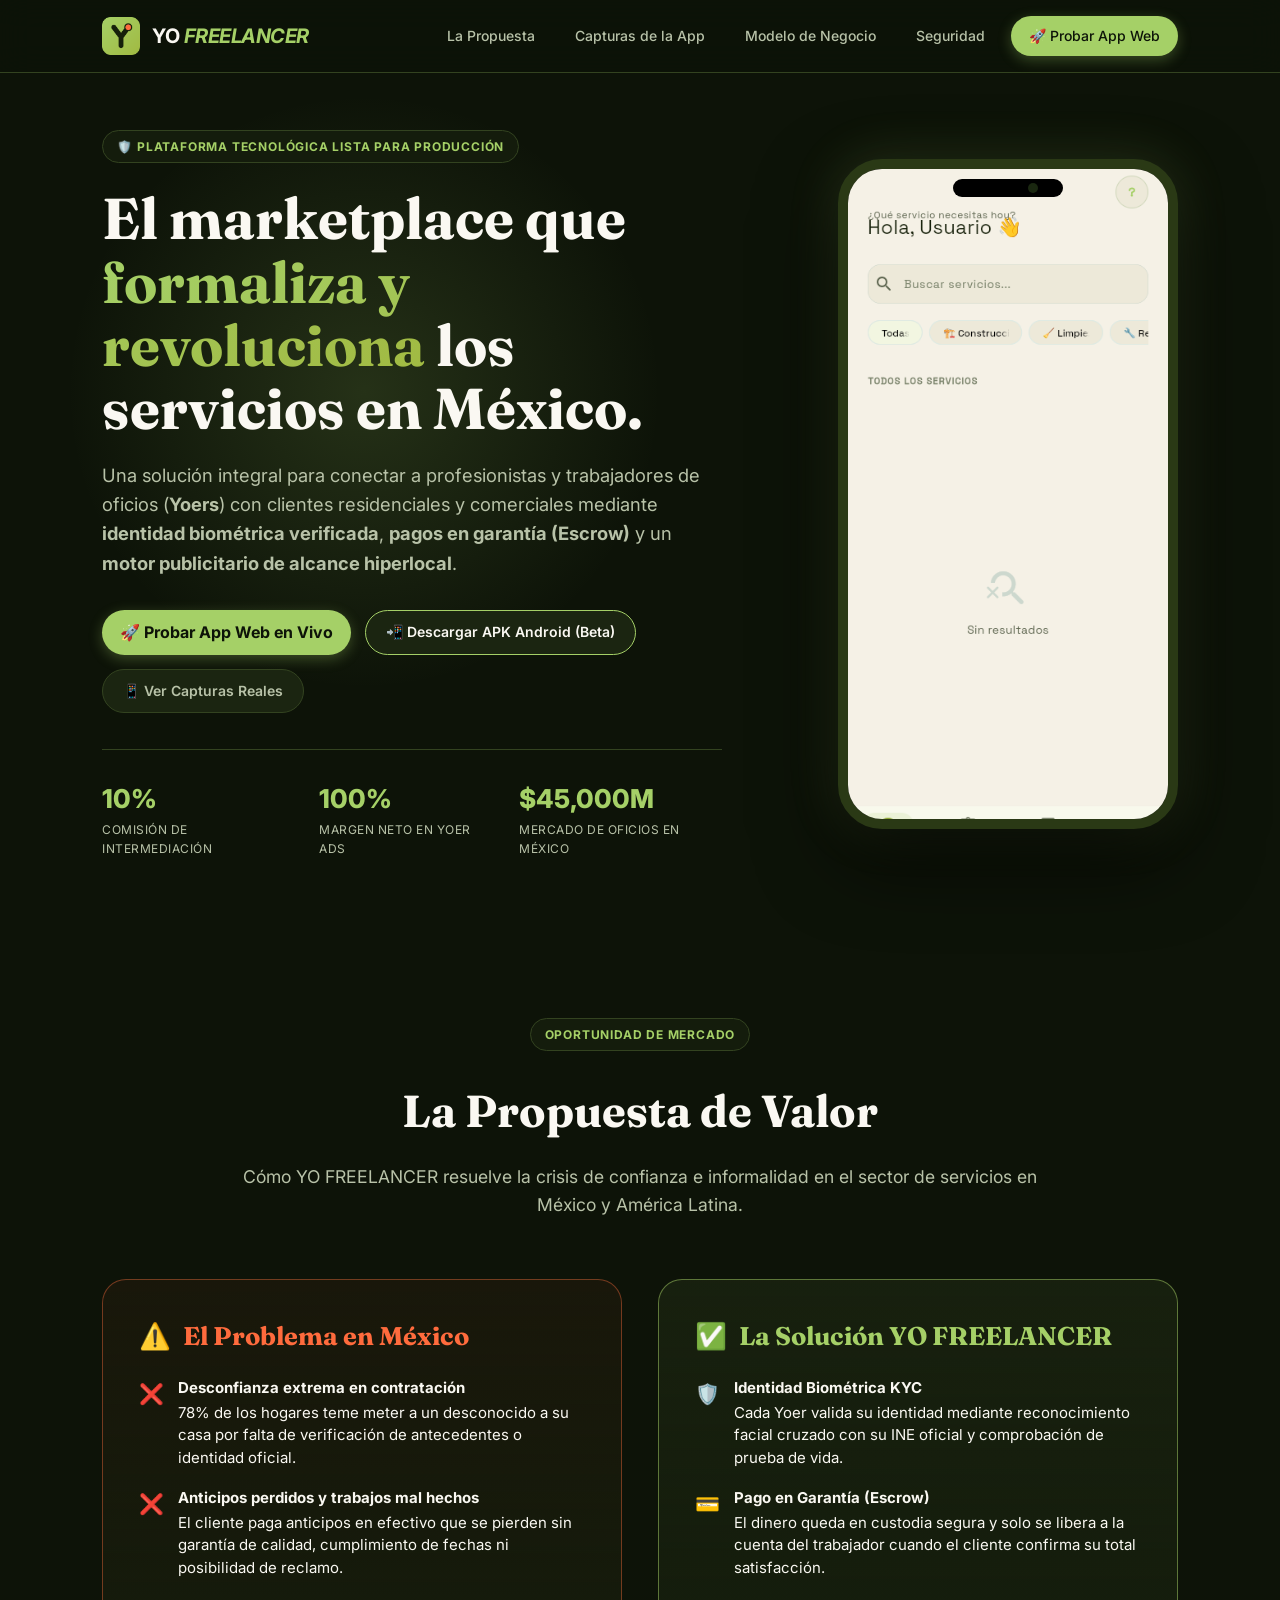
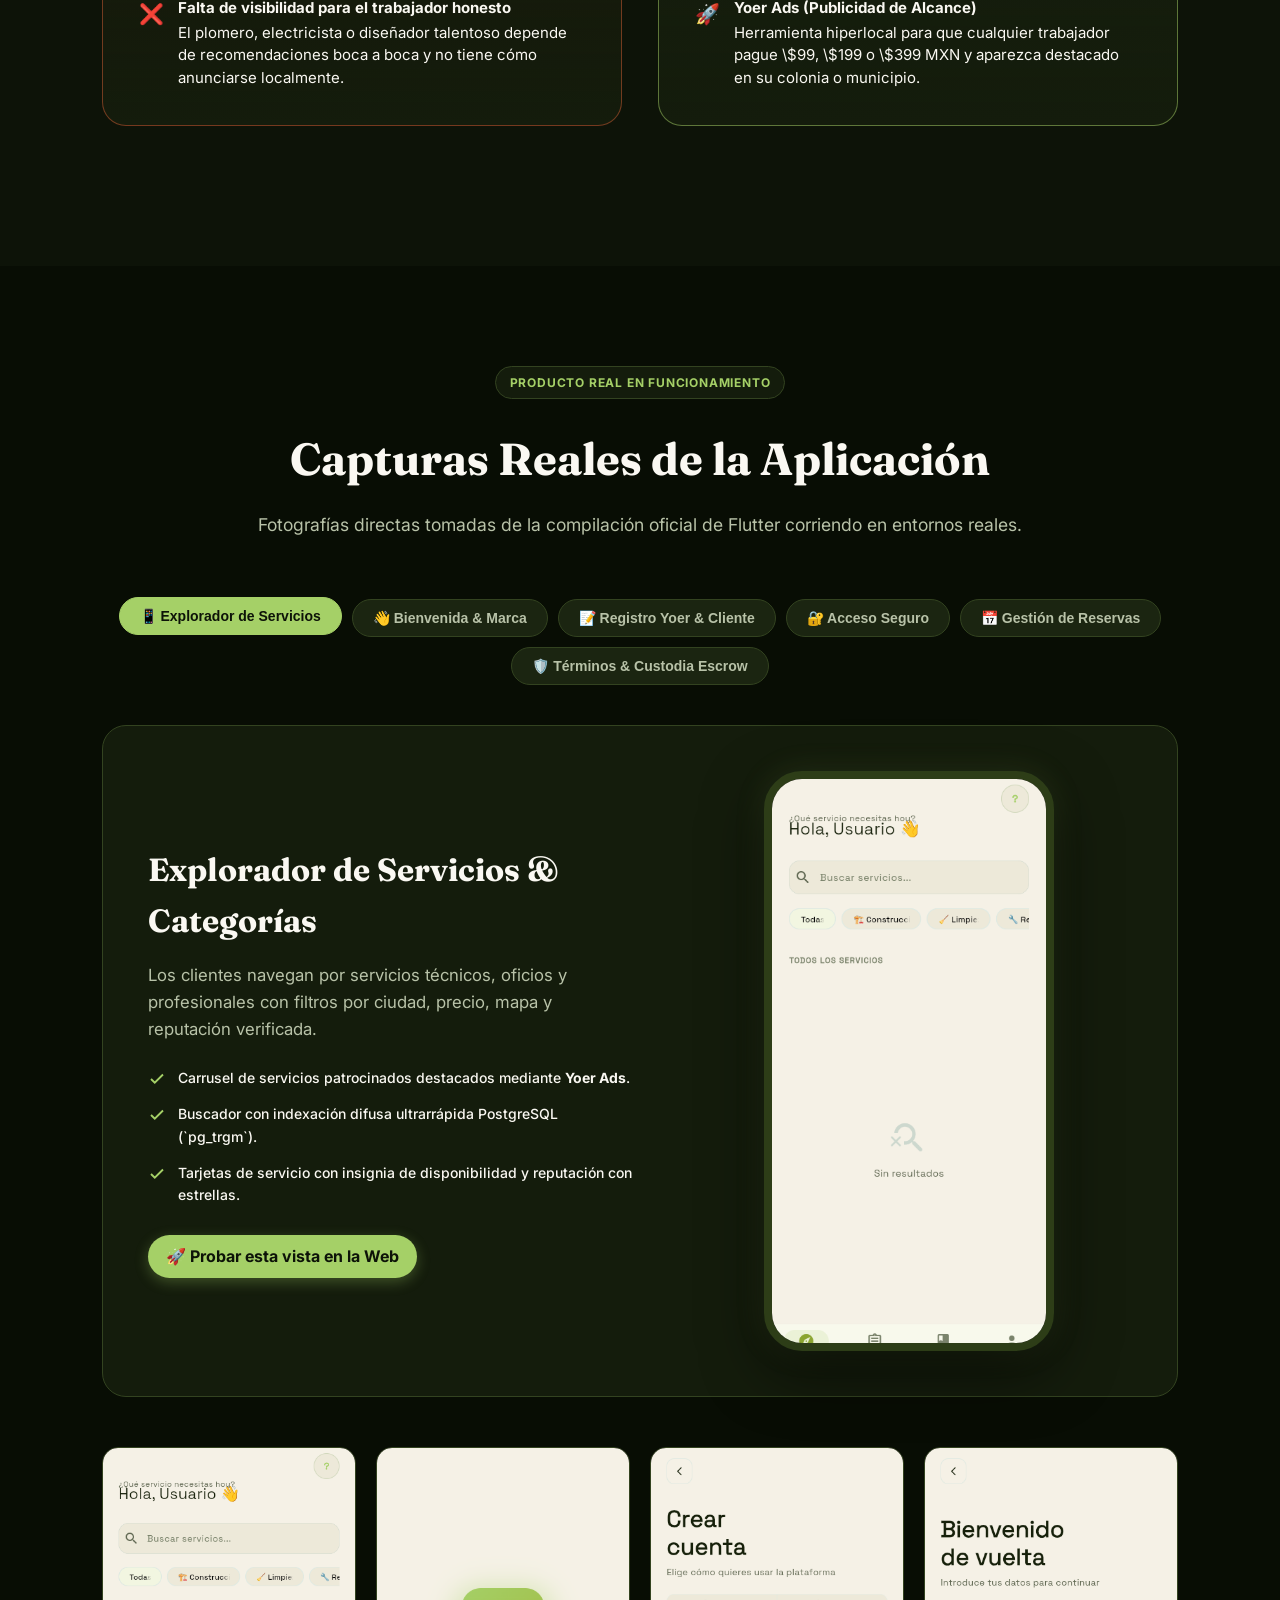
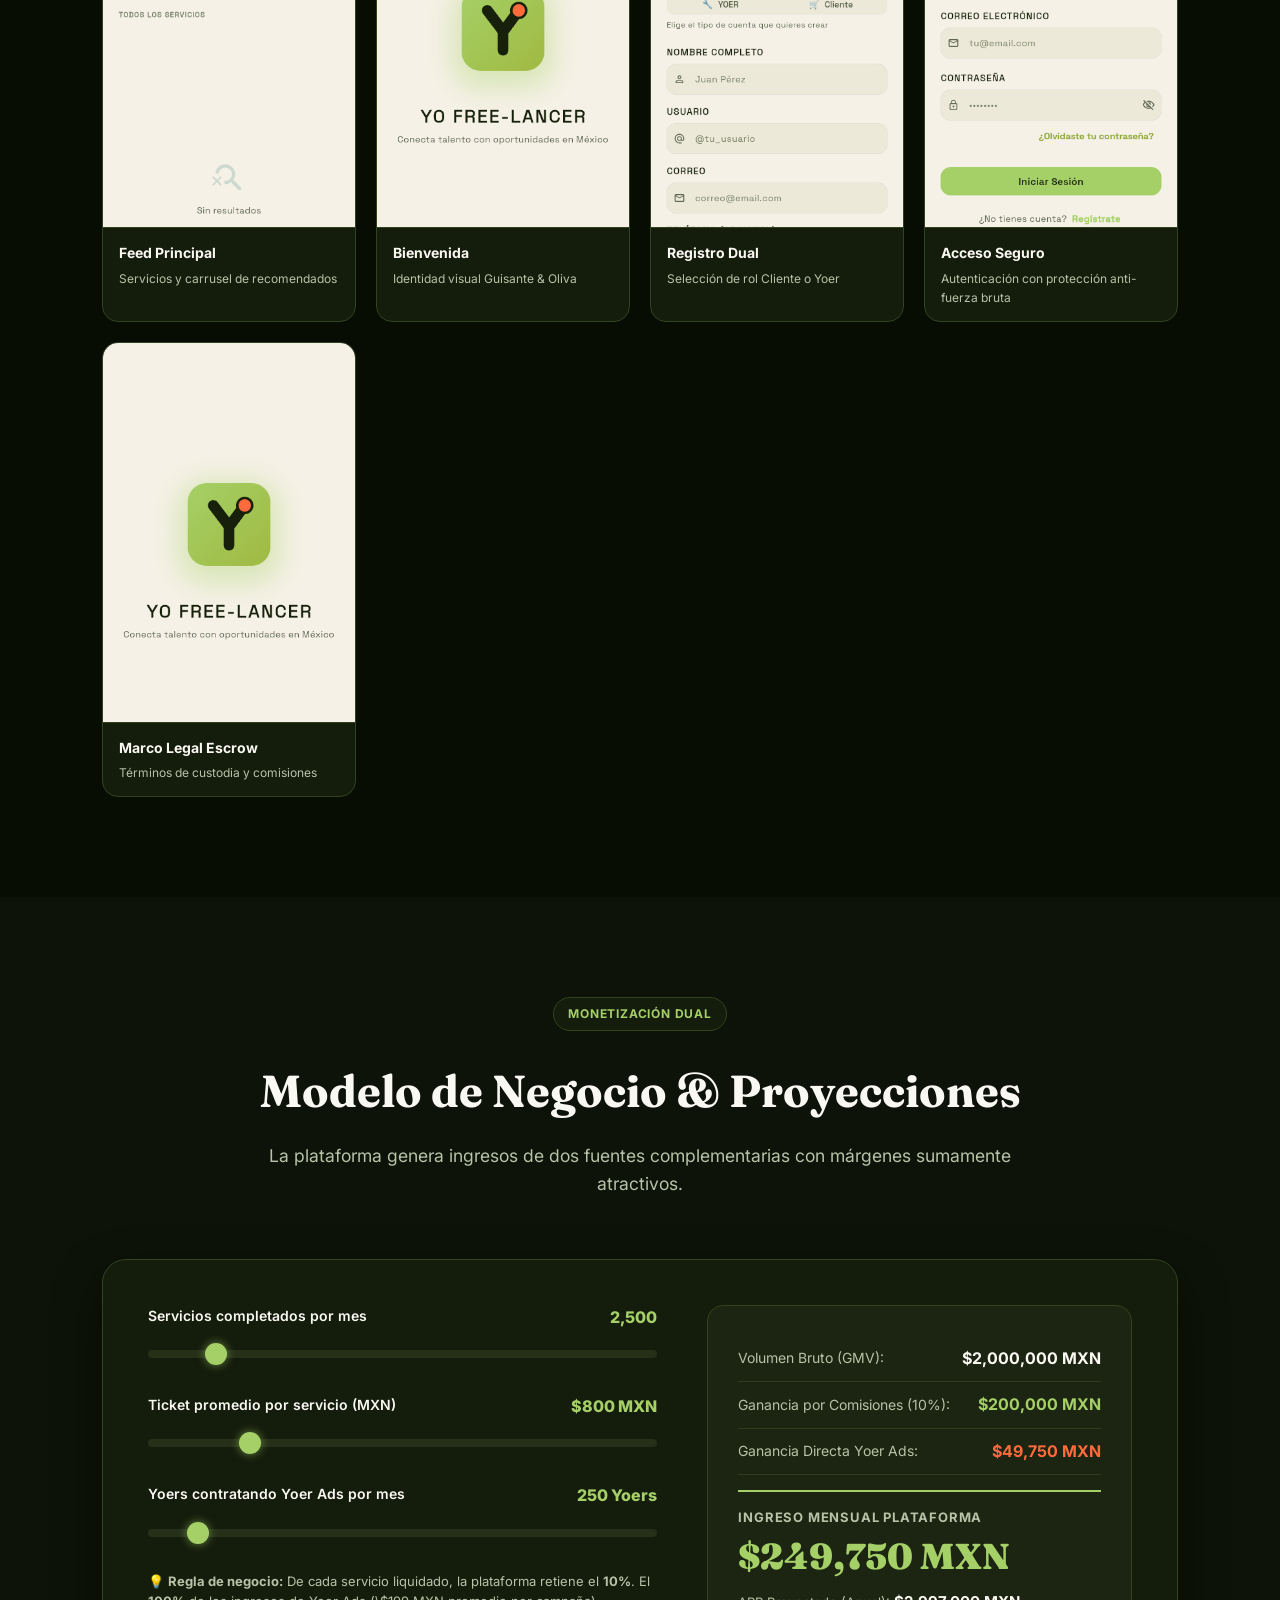
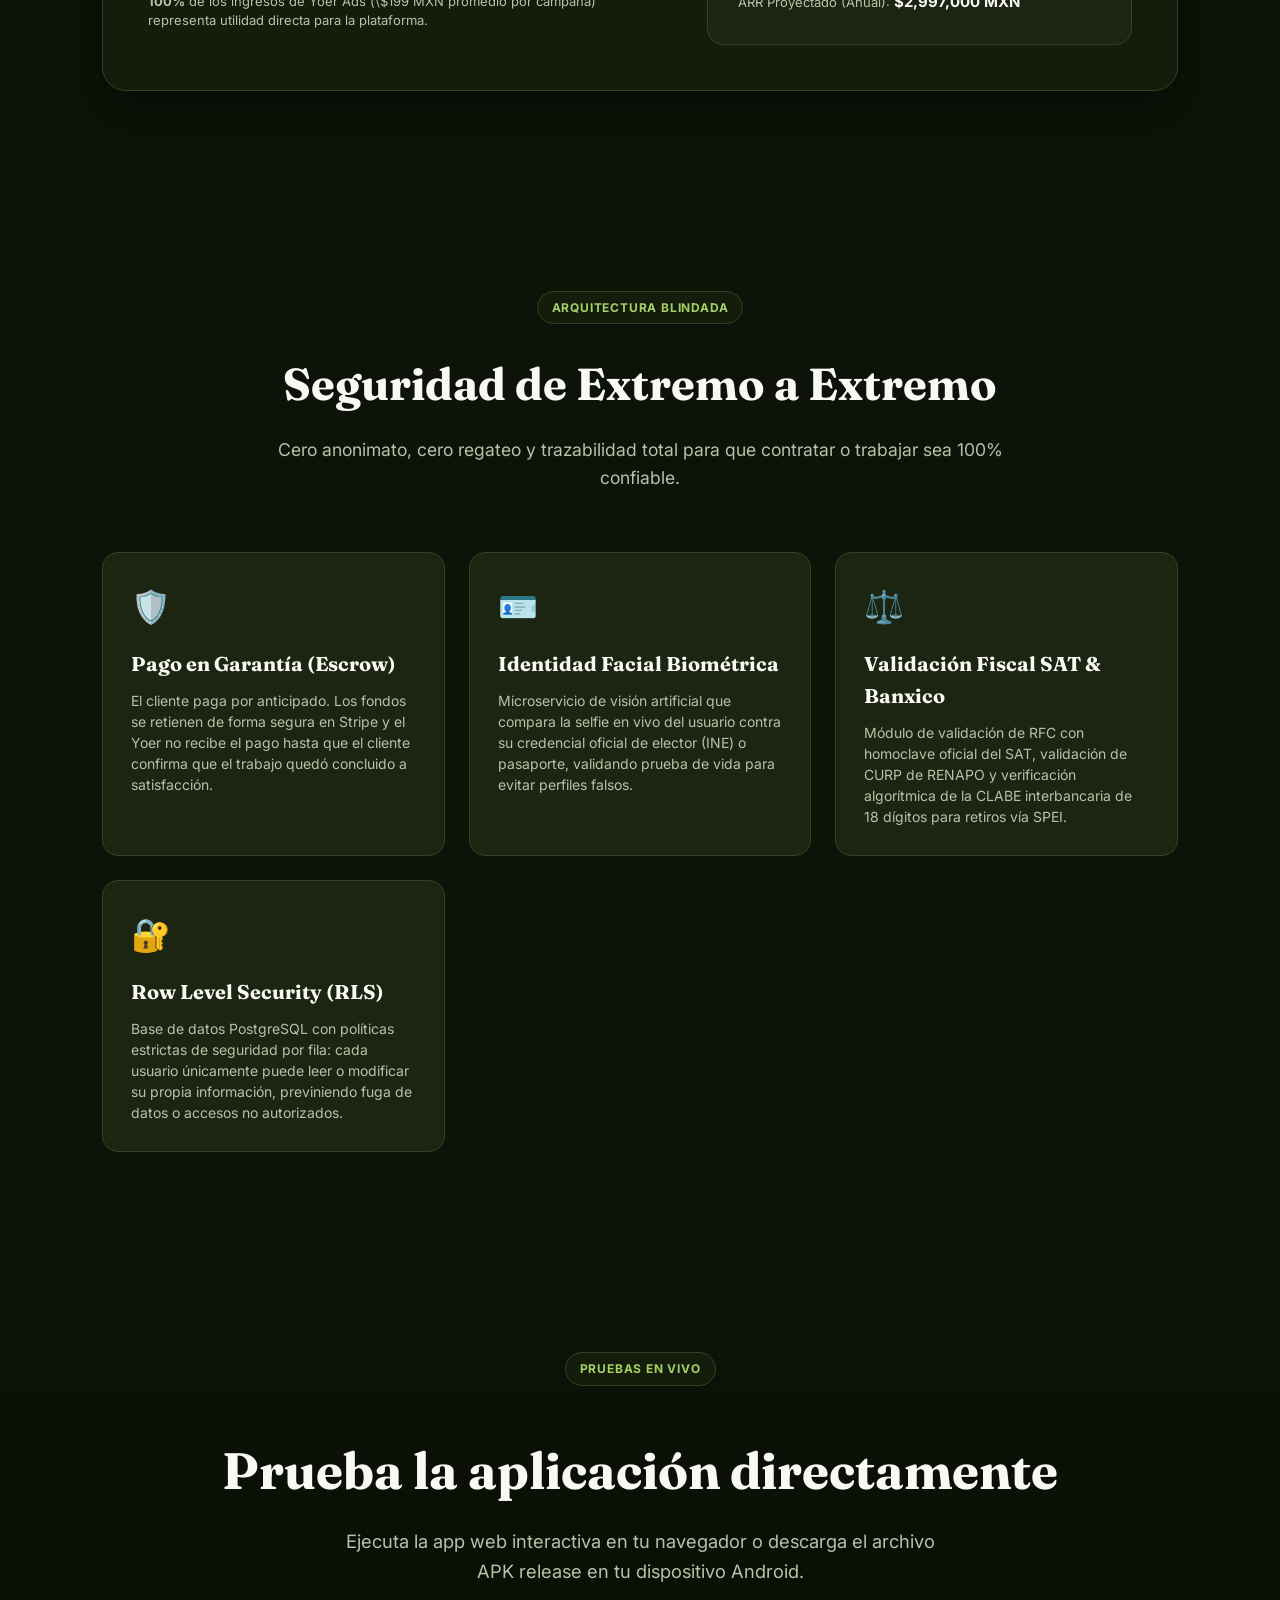
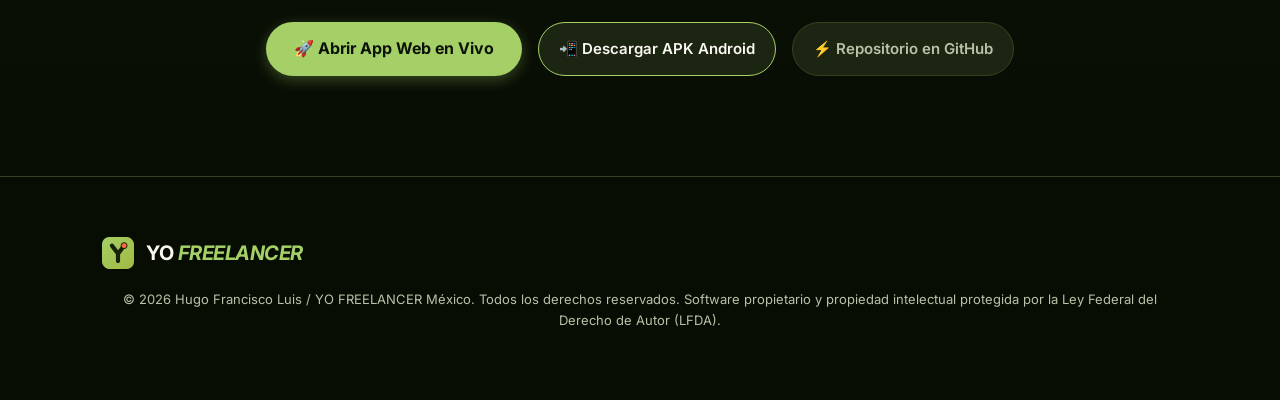
==== commit 51f3fcaa: "docs(legal): incorporar licencia propietaria y aviso de derechos reservados 2026" ====
--- a/index.html
+++ b/index.html
@@ -1,3 +1,11 @@
+<!--
+============================================================================
+YO-FREELANCER LANDING & BUSINESS PROPOSAL
+Copyright (C) 2026 Hugo Francisco Luis (IDS-HUGO) <hugofranciscoluis@gmail.com>.
+Todos los derechos reservados. Software propietario y confidencial.
+Prohibida su copia, clonación o ingeniería inversa sin autorización escrita.
+============================================================================
+-->
 <!DOCTYPE html>
 <html lang="es">
 <head>
@@ -1035,7 +1043,7 @@
         <div class="nav-brand-text">YO <span>FREELANCER</span></div>
       </div>
       <div class="footer-rights">
-        © 2026 YO FREELANCER México. Todos los derechos reservados. Arquitectura Flutter + Supabase + Stripe.
+        © 2026 Hugo Francisco Luis / YO FREELANCER México. Todos los derechos reservados. Software propietario y propiedad intelectual protegida por la Ley Federal del Derecho de Autor (LFDA).
       </div>
     </div>
   </footer>
